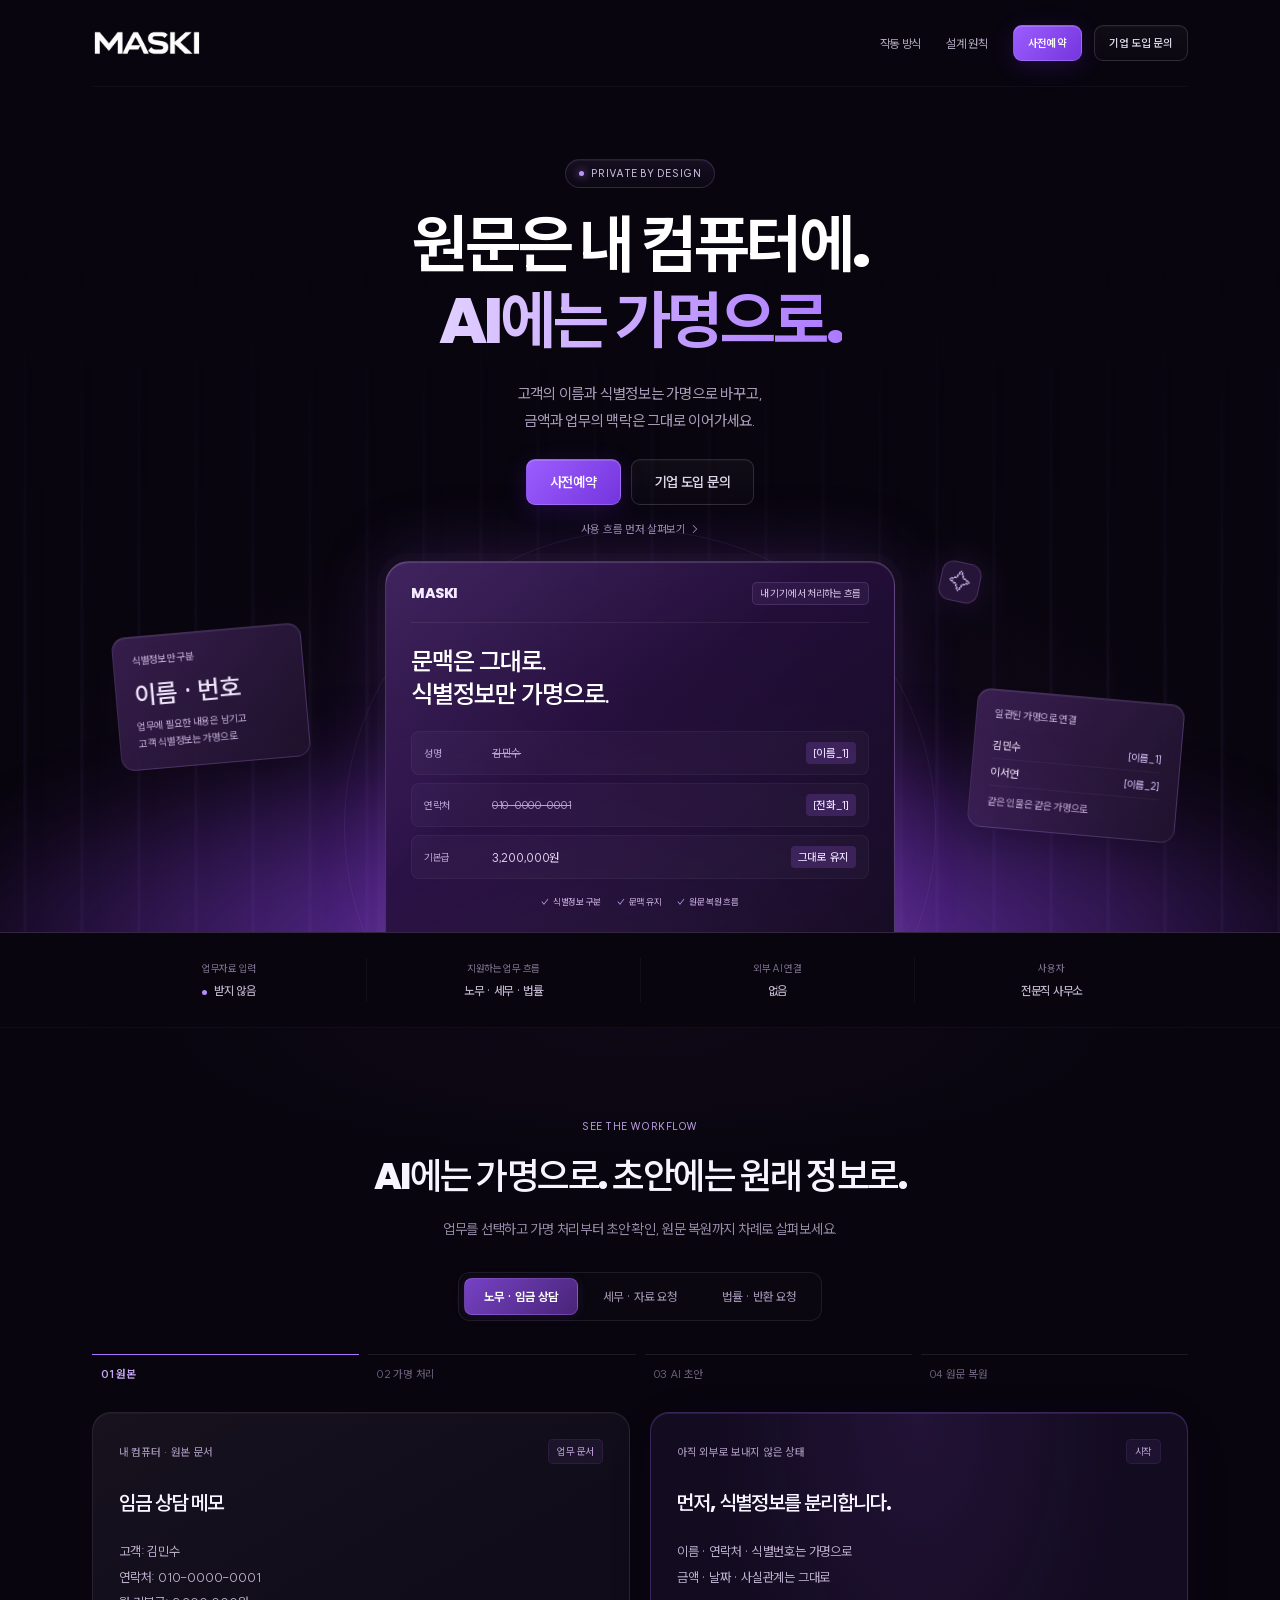
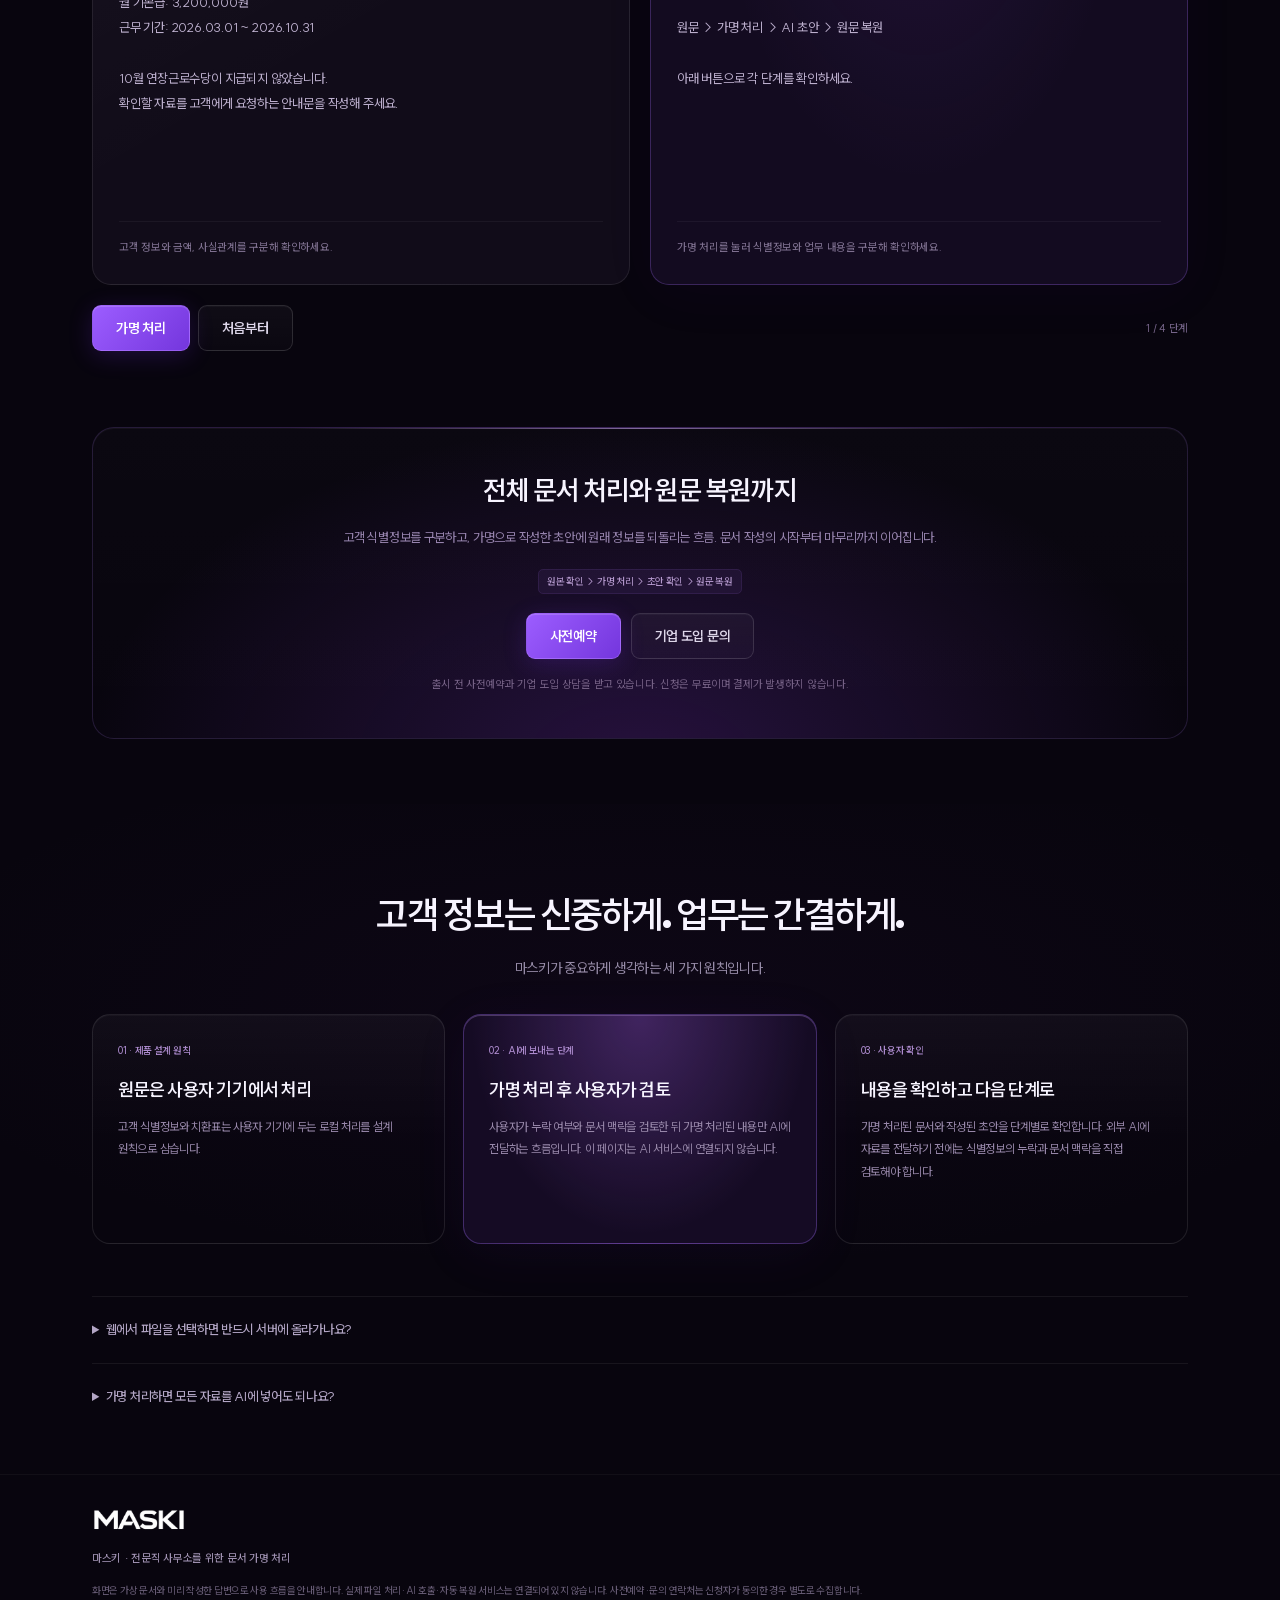
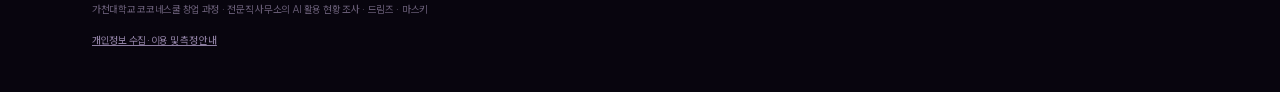
==== index.html @ 632190f3 "Remove profession selection from both lead forms" ====
<!doctype html>
<html lang="ko">
<head>
<meta charset="utf-8" />
<meta http-equiv="Content-Security-Policy" content="default-src 'self'; script-src 'self'; style-src 'self' 'unsafe-inline'; img-src 'self' data:; connect-src 'self' https://iizulggosuijcygfbivp.supabase.co; object-src 'none'; frame-src 'none'; base-uri 'none'; form-action 'none'; worker-src 'none'" />
<meta name="viewport" content="width=device-width, initial-scale=1, viewport-fit=cover" />
<title>마스키 MASKI — 고객 정보는 지키고, AI 업무는 간편하게</title>
<meta name="description" content="전문직 사무소를 위한 로컬 가명 처리 도구 마스키. 고객 식별정보를 가명으로 바꾸고, 업무 내용은 그대로 이어가는 사용 흐름을 확인하세요." />
<link rel="stylesheet" href="leads.css?v=1" />
<meta name="theme-color" content="#08050e" />
<link rel="preload" href="assets/fonts/SUIT-Variable.woff2" as="font" type="font/woff2" crossorigin />
<link rel="stylesheet" href="typography.css?v=1" />
<link rel="stylesheet" href="premium.css?v=1" />
</head>
<body>

<section class="scene">
  <div class="beam b1"></div>
  <div class="beam b2"></div>

  <div class="wrap">
    <div class="nav">
      <a class="brand" href="#" aria-label="마스키 홈"><span class="logo-crop"><img src="assets/maski-logo.png" alt="MASKI" width="1280" height="1280" /></span></a>
      <div class="nav-right"><a class="nav-menu" href="#demo">작동 방식</a><a class="nav-menu" href="#local-principle">설계 원칙</a><button class="btn primary" type="button" data-lead-type="preregistration" data-placement="nav">사전예약</button><button class="btn ghost" type="button" data-lead-type="enterprise" data-placement="nav">기업 도입 문의</button></div>
    </div>

    <div class="hero">
      <div class="heroText">
        <span class="eyebrow">PRIVATE BY DESIGN</span>
        <h1 id="headline">원문은 내 컴퓨터에.<br><span class="g">AI에는 가명으로.</span></h1>
        <p class="lead">고객의 이름과 식별정보는 가명으로 바꾸고,<br>금액과 업무의 맥락은 그대로 이어가세요.</p><div class="row"><button class="btn primary" type="button" data-lead-type="preregistration" data-placement="hero">사전예약</button><button class="btn ghost" type="button" data-lead-type="enterprise" data-placement="hero">기업 도입 문의</button></div><a class="flow-link" href="#demo">사용 흐름 먼저 살펴보기 →</a>
      </div>

      <div class="product-stage" aria-hidden="true">
        <div class="orbit-spark">✧</div>
        <div class="floating-card floating-left"><span class="floating-label">식별정보만 구분</span><strong>이름 · 번호</strong><p>업무에 필요한 내용은 남기고<br>고객 식별정보는 가명으로</p></div>
        <div class="product-window"><div class="product-top"><span class="mini-brand">MASKI</span><span class="local-pill">내 기기에서 처리하는 흐름</span></div><div class="product-title">문맥은 그대로.<br>식별정보만 가명으로.</div><div class="product-rows">
        <div class="product-line"><span>성명</span><del>김민수</del><b>[이름_1]</b></div>
        <div class="product-line"><span>연락처</span><del>010-0000-0001</del><b>[전화_1]</b></div>
        <div class="product-line"><span>기본급</span><span>3,200,000원</span><b>그대로 유지</b></div>
        </div><div class="product-footer"><span>식별정보 구분</span><span>문맥 유지</span><span>원문 복원 흐름</span></div></div>
        <div class="floating-card floating-right"><span class="floating-label">일관된 가명으로 연결</span><div class="mini-line"><span>김민수</span><b>[이름_1]</b></div><div class="mini-line"><span>이서연</span><b>[이름_2]</b></div><p>같은 인물은 같은 가명으로</p></div>
      </div>
    </div>
  </div>

  <div class="trust"><div class="wrap">
<div class="tcell"><div class="tk">업무자료 입력</div><div class="tv"><span class="dot"></span>받지 않음</div></div>
<div class="tcell"><div class="tk">지원하는 업무 흐름</div><div class="tv">노무 · 세무 · 법률</div></div>
<div class="tcell"><div class="tk">외부 AI 연결</div><div class="tv">없음</div></div>
<div class="tcell"><div class="tk">사용자</div><div class="tv">전문직 사무소</div></div>
</div></div></section>

<section class="tool" id="demo"><div class="wrap">
<span class="eyebrow">SEE THE WORKFLOW</span>
<h2>AI에는 가명으로. 초안에는 원래 정보로.</h2>
<p class="demo-lead">업무를 선택하고 가명 처리부터 초안 확인, 원문 복원까지 차례로 살펴보세요.</p>
<div class="tabs" role="group" aria-label="업무 선택">
<button class="tab on" data-case="labor" aria-pressed="true">노무 · 임금 상담</button>
<button class="tab" data-case="tax" aria-pressed="false">세무 · 자료 요청</button>
<button class="tab" data-case="law" aria-pressed="false">법률 · 반환 요청</button>
</div>
<ol class="steps" aria-label="처리 흐름"><li class="active">01 원본</li><li>02 가명 처리</li><li>03 AI 초안</li><li>04 원문 복원</li></ol>
<div class="demo-grid">
<article class="document-card"><div class="doc-top"><span class="doc-label">내 컴퓨터 · 원본 문서</span><span class="doc-badge">업무 문서</span></div><h3 id="sourceTitle"></h3><pre id="sourceText"></pre><p class="doc-foot">고객 정보와 금액, 사실관계를 구분해 확인하세요.</p></article>
<article class="document-card output-card"><div class="doc-top"><span class="doc-label" id="stageLabel"></span><span class="doc-badge" id="stageBadge"></span></div><h3 id="stageTitle"></h3><pre id="stageText" aria-live="polite"></pre><p class="doc-foot" id="stageFoot"></p></article>
</div>
<div class="demo-controls"><div><button class="btn primary" id="advance">가명 처리</button><button class="btn ghost" id="restart">처음부터</button></div><p id="progress" role="status"></p></div>
<div class="capture"><h3>전체 문서 처리와 원문 복원까지</h3><p>고객 식별정보를 구분하고, 가명으로 작성한 초안에 원래 정보를 되돌리는 흐름. 문서 작성의 시작부터 마무리까지 이어집니다.</p><span class="doc-badge">원본 확인 → 가명 처리 → 초안 확인 → 원문 복원</span><div class="lead-actions"><button class="btn primary" type="button" data-lead-type="preregistration" data-placement="bottom">사전예약</button><button class="btn ghost" type="button" data-lead-type="enterprise" data-placement="bottom">기업 도입 문의</button></div><p class="signup-note">출시 전 사전예약과 기업 도입 상담을 받고 있습니다. 신청은 무료이며 결제가 발생하지 않습니다.</p></div>
</div></section>
<section class="how" id="local-principle"><div class="wrap"><h2>고객 정보는 신중하게. 업무는 간결하게.</h2><p class="lead2">마스키가 중요하게 생각하는 세 가지 원칙입니다.</p>
<div class="cards"><div class="c"><div class="n">01 · 제품 설계 원칙</div><h4>원문은 사용자 기기에서 처리</h4><p>고객 식별정보와 치환표는 사용자 기기에 두는 로컬 처리를 설계 원칙으로 삼습니다.</p></div>
<div class="c"><div class="n">02 · AI에 보내는 단계</div><h4>가명 처리 후 사용자가 검토</h4><p>사용자가 누락 여부와 문서 맥락을 검토한 뒤 가명 처리된 내용만 AI에 전달하는 흐름입니다. 이 페이지는 AI 서비스에 연결되지 않습니다.</p></div>
<div class="c"><div class="n">03 · 사용자 확인</div><h4>내용을 확인하고 다음 단계로</h4><p>가명 처리된 문서와 작성된 초안을 단계별로 확인합니다. 외부 AI에 자료를 전달하기 전에는 식별정보의 누락과 문서 맥락을 직접 검토해야 합니다.</p></div></div>
<details class="faq"><summary>웹에서 파일을 선택하면 반드시 서버에 올라가나요?</summary><p>아닙니다. 파일 선택과 서버 전송은 별개입니다. 브라우저가 기기 안에서 파일을 읽을 수도 있으며, 전송 여부는 코드에 따라 달라집니다. 현재 공개 페이지에서는 그 혼동을 없애기 위해 실제 파일 선택과 텍스트 입력 자체를 제공하지 않습니다.</p></details>
<details class="faq"><summary>가명 처리하면 모든 자료를 AI에 넣어도 되나요?</summary><p>그렇게 보장할 수 없습니다. 사건 내용과 문맥으로 개인이 식별될 수 있고 탐지 누락도 발생할 수 있으므로, 사용자가 업무상 의무와 이용 조건을 확인해야 합니다.</p></details>
</div></section>
<footer>
  <div class="wrap">
    <span class="logo-crop footer-logo"><img src="assets/maski-logo.png" alt="MASKI" width="1280" height="1280" loading="lazy" /></span>
    <div class="footer-name">마스키 · 전문직 사무소를 위한 문서 가명 처리</div>
    화면은 가상 문서와 미리 작성한 답변으로 사용 흐름을 안내합니다. 실제 파일 처리·AI 호출·자동 복원 서비스는 연결되어 있지 않습니다. 사전예약·문의 연락처는 신청자가 동의한 경우 별도로 수집합니다.<br>
    가천대학교 코코네스쿨 창업 과정 · 전문직 사무소의 AI 활용 현황 조사 · 드림즈 · 마스키<a class="privacy-link" href="privacy.html">개인정보 수집·이용 및 측정 안내</a>
  </div>
</footer>

<dialog class="lead-dialog" id="lead-dialog" aria-labelledby="lead-dialog-title" aria-describedby="lead-dialog-intro"><div class="lead-dialog-inner"><button class="lead-close" type="button" id="close-lead" aria-label="신청 창 닫기">×</button><span class="lead-kicker">GET STARTED WITH MASKI</span><h2 id="lead-dialog-title">마스키 사전예약</h2><p class="lead-intro" id="lead-dialog-intro"></p><p class="lead-unavailable" id="lead-unavailable">신청 저장소 연결을 준비하고 있습니다. 현재는 제출할 수 없으며 입력 정보가 저장되지 않습니다.</p><form class="lead-form" data-kind="preregistration" >
<fieldset>
<div class="lead-fields">
<div class="lead-field"><label for="prereg-name">이름 <span>필수</span></label><input id="prereg-name" name="name" autocomplete="name" required maxlength="50" placeholder="이름을 입력해 주세요" /></div>
<div class="lead-field"><label for="prereg-email">이메일 <span>필수</span></label><input id="prereg-email" name="email" type="email" autocomplete="email" required maxlength="254" placeholder="이메일 주소" /></div>
<div class="lead-field"><label for="prereg-phone">전화번호 <span>선택</span></label><input id="prereg-phone" name="phone" type="tel" autocomplete="tel" maxlength="24" placeholder="010-0000-0000" /></div>

</div>
<div class="trap-field" aria-hidden="true"><label>Website<input name="website" tabindex="-1" autocomplete="off" /></label></div>
<details class="lead-privacy"><summary>개인정보 수집·이용 안내</summary><dl><dt>수집 주체: </dt><dd>마스키 프로젝트 팀 드림즈</dd><dt>목적: </dt><dd>출시 안내 및 초기 사용 기회 안내, 신청한 솔루션 검증 참여 관련 연락</dd><dt>필수 항목: </dt><dd>이름, 이메일</dd><dt>선택 항목: </dt><dd>전화번호</dd><dt>보유 기간: </dt><dd>수집일로부터 6개월 또는 동의 철회 시까지</dd><dt>동의 거부: </dt><dd>필수 수집 동의를 거부하면 신청할 수 없습니다. 선택 항목을 입력하지 않아도 신청할 수 있습니다.</dd><dt>저장: </dt><dd>신청 정보는 Supabase에 저장됩니다. 고객 업무자료는 수집하지 않습니다.</dd><dt>열람·삭제 문의: </dt><dd data-privacy-contact>연락처 연결 준비 중</dd></dl></details>
<label class="lead-check"><input type="checkbox" name="consent" required /><span>[필수] 위 필수 항목의 수집·이용에 동의합니다.</span></label>
<label class="lead-check"><input type="checkbox" name="optional_consent" /><span>[선택] 전화번호 수집·이용에 동의합니다. 선택 항목 없이도 신청할 수 있습니다.</span></label>
<button class="btn primary submit-lead" type="submit">무료 사전예약 신청</button>
</fieldset><p class="lead-status" role="status" aria-live="polite"></p></form><form class="lead-form" data-kind="enterprise" hidden>
<fieldset>
<div class="lead-fields">
<div class="lead-field"><label for="enterprise-name">이름 <span>필수</span></label><input id="enterprise-name" name="name" autocomplete="name" required maxlength="50" placeholder="이름을 입력해 주세요" /></div>
<div class="lead-field"><label for="enterprise-email">이메일 <span>필수</span></label><input id="enterprise-email" name="email" type="email" autocomplete="email" required maxlength="254" placeholder="이메일 주소" /></div>
<div class="lead-field"><label for="enterprise-phone">전화번호 <span>선택</span></label><input id="enterprise-phone" name="phone" type="tel" autocomplete="tel" maxlength="24" placeholder="010-0000-0000" /></div>
<div class="lead-field"><label for="enterprise-company">회사·사무소 이름 <span>필수</span></label><input id="enterprise-company" name="company" required maxlength="100" autocomplete="organization" placeholder="회사 또는 사무소명" /></div><div class="lead-field"><label for="enterprise-size">회사 규모 <span>필수</span></label><select id="enterprise-size" name="company_size" required><option value="">회사 규모를 선택해 주세요</option><option value="1-10">1–10명</option><option value="11-50">11–50명</option><option value="51-200">51–200명</option><option value="201-1000">201–1,000명</option><option value="1001+">1,001명 이상</option></select></div>
</div>
<div class="trap-field" aria-hidden="true"><label>Website<input name="website" tabindex="-1" autocomplete="off" /></label></div>
<details class="lead-privacy"><summary>개인정보 수집·이용 안내</summary><dl><dt>수집 주체: </dt><dd>마스키 프로젝트 팀 드림즈</dd><dt>목적: </dt><dd>기업 도입 문의 응대와 도입 검토 상담</dd><dt>필수 항목: </dt><dd>이름, 이메일, 회사·사무소 이름, 회사 규모</dd><dt>선택 항목: </dt><dd>전화번호</dd><dt>보유 기간: </dt><dd>수집일로부터 6개월 또는 동의 철회 시까지</dd><dt>동의 거부: </dt><dd>필수 수집 동의를 거부하면 신청할 수 없습니다. 선택 항목을 입력하지 않아도 신청할 수 있습니다.</dd><dt>저장: </dt><dd>신청 정보는 Supabase에 저장됩니다. 고객 업무자료는 수집하지 않습니다.</dd><dt>열람·삭제 문의: </dt><dd data-privacy-contact>연락처 연결 준비 중</dd></dl></details>
<label class="lead-check"><input type="checkbox" name="consent" required /><span>[필수] 위 필수 항목의 수집·이용에 동의합니다.</span></label>
<label class="lead-check"><input type="checkbox" name="optional_consent" /><span>[선택] 전화번호 수집·이용에 동의합니다. 선택 항목 없이도 신청할 수 있습니다.</span></label>
<button class="btn primary submit-lead" type="submit">기업 도입 문의 보내기</button>
</fieldset><p class="lead-status" role="status" aria-live="polite"></p></form><p class="measurement-note">관심도 측정을 위해 무작위 세션 ID, 유입 경로, 버튼 클릭·단계 진행·제출 여부를 기록합니다. 이름·이메일·전화번호는 별도 신청 테이블에만 저장됩니다.</p></div></dialog>
<script src="config.js?v=maski-3"></script>
<script src="demo.js?v=maski-3"></script>
<script src="leads.js?v=maski-4"></script>
</body>
</html>
---- leads.css ----
.lead-actions{display:flex;gap:10px;flex-wrap:wrap;align-items:center}.nav-right{gap:12px}.nav-right .btn{padding:10px 14px;font-size:12px}.hero .flow-link{display:inline-block;margin-top:15px;color:#526980;font-size:12px;text-decoration:underline;text-underline-offset:4px}.capture .lead-actions{margin-top:21px}.signup-note{font-size:11px;color:#698173;margin-top:15px;line-height:1.8}
.lead-dialog{width:min(580px,calc(100% - 28px));max-height:90dvh;border:1px solid #dde7e3;border-radius:22px;padding:0;background:#fff;color:#192649;box-shadow:0 24px 100px #14274630;overflow:auto}.lead-dialog::backdrop{background:#12233a70;backdrop-filter:blur(3px)}.lead-dialog-inner{padding:34px}.lead-close{position:absolute;top:14px;right:15px;width:32px;height:32px;border:0;background:#f0f4f3;border-radius:50%;color:#536271;font-size:23px;line-height:1;cursor:pointer}.lead-dialog h2{margin:9px 0 10px;font-size:25px;letter-spacing:-1px}.lead-intro{color:#64748b;font-size:13px;line-height:1.8;margin:0 0 23px}.lead-kicker{font-size:10px;color:#2b8b71;font-weight:700;letter-spacing:.15em}.lead-form[hidden]{display:none}.lead-form fieldset{border:0;padding:0;margin:0;min-width:0}.lead-fields{display:grid;grid-template-columns:1fr 1fr;gap:17px 14px}.lead-field{display:flex;flex-direction:column;gap:8px}.lead-field.full{grid-column:1/-1}.lead-field label{font-size:12px;font-weight:700;color:#42516b}.lead-field label span{font-size:10px;font-weight:400;color:#819184;margin-left:5px}.lead-field input,.lead-field select{appearance:auto;width:100%;min-width:0;font-family:inherit;font-size:13px;padding:13px 12px;border:1px solid #dce4ed;border-radius:9px;background:#f9fbfd;color:#263956;outline:none;min-height:46px}.lead-field input:focus,.lead-field select:focus{border-color:#50b99b;box-shadow:0 0 0 3px #65d6bc22;background:#fff}.lead-field input::placeholder{color:#9ca6b5}.lead-form fieldset:disabled{opacity:.65}.lead-check{display:flex;align-items:flex-start;gap:9px;font-size:11px;color:#56687b;line-height:1.8;margin-top:14px}.lead-check input{margin:3px 0 0;accent-color:#217b63;flex:none;width:15px;height:15px}.lead-privacy{margin:20px 0 8px;font-size:11px;line-height:1.8;color:#718094;border:1px solid #e5ebe7;border-radius:9px;padding:11px 13px;background:#f8fbf9}.lead-privacy summary{font-weight:600;color:#526b5b;cursor:pointer}.lead-privacy dl{margin:10px 0 0}.lead-privacy dt{font-weight:600;display:inline}.lead-privacy dd{display:inline;margin:0}.lead-privacy dd::after{content:'';display:block;margin-bottom:6px}.lead-form .submit-lead{width:100%;margin-top:22px;min-height:48px}.lead-status{font-size:12px;line-height:1.8;color:#a64545;margin:14px 0 0;min-height:22px}.lead-status.success{color:#176c51}.lead-unavailable{border:1px solid #e2e9ed;background:#f6f8fb;padding:12px 14px;border-radius:8px;font-size:12px;line-height:1.8;color:#66768c;margin-bottom:18px}.lead-success{padding:26px 0;color:#315e4c;font-size:14px;line-height:1.9}.lead-success strong{display:block;font-size:20px;margin-bottom:10px}.trap-field{position:absolute;left:-10000px;width:1px;height:1px;overflow:hidden}.privacy-link{display:block;padding-top:12px;color:#778699;font-size:10px;text-decoration:underline}.measurement-note{font-size:10px;color:#839082;line-height:1.8;margin-top:12px}
@media(max-width:760px){.navtag,.nav-link{display:none}.nav-right{gap:6px}.nav-right .btn{padding:9px 10px;font-size:10px}.logo-crop{width:95px}.hero-logo{width:100%}.lead-dialog-inner{padding:30px 22px 24px}.lead-fields{grid-template-columns:1fr}.lead-field.full{grid-column:auto}.lead-dialog h2{font-size:23px}.lead-form .submit-lead{margin-top:18px}.lead-actions .btn{font-size:12px}.hero .row{gap:8px}}
---- typography.css ----
@font-face{font-family:SUIT;font-weight:100 900;font-style:normal;font-display:swap;src:url('assets/fonts/SUIT-Variable.woff2') format('woff2')}
@font-face{font-family:Poppins;font-weight:800;font-style:normal;font-display:swap;src:url('assets/fonts/Poppins-ExtraBold.ttf') format('truetype')}
/* Rounded geometric display type with a consistent Korean UI family. */
body,button,input,select,textarea,.document-card pre{font-family:SUIT,-apple-system,BlinkMacSystemFont,"Apple SD Gothic Neo",sans-serif;font-synthesis:none}
body{font-weight:450;letter-spacing:-.018em}
h1,h2,h3,h4{font-family:Poppins,SUIT,sans-serif;font-weight:800;letter-spacing:-.035em}
h1{font-size:clamp(38px,4.2vw,54px);line-height:1.24;letter-spacing:-.04em}
.lead{font-size:16px;font-weight:500;line-height:1.75;letter-spacing:-.025em;max-width:35ch}
.tool h2,.how h2{font-size:clamp(25px,2.9vw,34px);line-height:1.4}
.demo-lead,.how .lead2{font-size:15px;font-weight:450;line-height:1.75}
.btn{font-size:14px;font-weight:750;letter-spacing:-.02em}
.nav-right .btn{font-size:13px}.navtag{font-size:12px;font-weight:500}
.tab{font-size:14px;font-weight:550}.tab.on{font-weight:750}
.steps li{font-size:13px;font-weight:550}.steps li.active{font-weight:750}
.document-card h3{font-size:21px;font-weight:750;letter-spacing:-.03em}
.document-card pre{font-size:14px;font-weight:450;line-height:1.85;letter-spacing:-.015em}
.doc-label{font-size:12px;font-weight:550}.doc-badge{font-size:11px;font-weight:650}
.doc-foot{font-size:12px;line-height:1.75}.demo-controls p{font-size:12px}
.capture h3{font-size:23px;font-weight:800}.capture p{font-size:14px;line-height:1.8}
.c .n{font-size:11px;font-weight:700}.c h4{font-size:19px;line-height:1.5}.c p{font-size:14px;line-height:1.8}
.faq{font-size:14px;line-height:1.8}.faq summary{font-weight:650}.faq p{font-size:13px}
.eyebrow,.lead-kicker{font-size:11px;letter-spacing:.065em;font-weight:750}
.tk{font-size:11px}.tv{font-size:14px;font-weight:650}
.brand-product-header{font-size:11px}.brand-product-row{font-size:14px}.brand-token{font-size:12px;font-weight:750}
.brand-product-row del{font-size:12px}.brand-product-caption{font-size:11px}.brand-caption{letter-spacing:.055em}
.lead-dialog h2{font-size:29px;font-weight:800;letter-spacing:-.035em}.lead-intro{font-size:14px;line-height:1.75}
.lead-field label{font-size:13px;font-weight:650}.lead-field label span{font-size:11px}
.lead-field input,.lead-field select{font-size:15px;font-weight:450}.lead-form .submit-lead{font-size:15px;font-weight:750}
.lead-check,.lead-privacy{font-size:12px}.lead-status{font-size:13px}.lead-unavailable{font-size:13px}
.signup-note{font-size:12px}.footer-name{font-size:12px;font-weight:650}footer{font-size:11px;line-height:1.8}
@media(max-width:760px){
 h1{font-size:36px;line-height:1.25;letter-spacing:-.04em}
 .lead{font-size:15px;line-height:1.75;max-width:34ch}
 .tool h2,.how h2{font-size:26px;line-height:1.4}.demo-lead,.how .lead2{font-size:14px}
 .nav-right .btn{font-size:11px;padding:9px 10px}.btn{font-size:13px}.lead-actions .btn{font-size:13px}
 .tab{font-size:12px;padding:10px 12px}.steps li{font-size:11px}
 .document-card h3{font-size:19px}.document-card pre{font-size:13px;line-height:1.85}
 .capture h3{font-size:21px}.capture p{font-size:13px}.capture .doc-badge{font-size:10px}
 .c h4{font-size:18px}.c p,.faq{font-size:13px}.lead-dialog h2{font-size:26px}
 .lead-field input,.lead-field select{font-size:16px}.tv{font-size:13px}
}
---- premium.css ----
:root{--bg:#08050e;--bg2:#100b19;--panel:#15101f;--line:#ffffff13;--tx:#f7f4ff;--tx2:#a49bb6;--tx3:#7d748f;--violet:#9a66ff;--violet2:#c4a6ff;--ok:#bc9aff;--r:20px;color-scheme:dark}
*{box-sizing:border-box}html{scroll-behavior:smooth;scroll-padding-top:30px}body{margin:0;background:var(--bg);color:var(--tx);font-family:SUIT,sans-serif;word-break:keep-all;-webkit-font-smoothing:antialiased}a{color:inherit;text-decoration:none}button,input,select{font-family:inherit}button{cursor:pointer}.wrap{width:min(1160px,100%);margin:auto;padding:0 32px}.scene{position:relative;overflow:hidden;background:radial-gradient(ellipse 60% 42% at 50% 85%,#5e238933,transparent 85%),#08050e}.scene>.wrap{position:relative;z-index:1}.beam{display:none}
.nav{display:flex;align-items:center;justify-content:space-between;padding:25px 0;border-bottom:1px solid #ffffff09;gap:20px}.brand{display:block;line-height:0;flex:none}.logo-crop{display:block;width:110px;aspect-ratio:1120/280;position:relative;overflow:hidden}.logo-crop img{position:absolute;width:114.285714%;max-width:none;height:auto;left:-7.142857%;top:-185.714286%;filter:brightness(0) invert(1)}.nav-right{display:flex;gap:12px;align-items:center}.nav-menu{color:#ada5bc;font-size:12px;margin-right:13px}.nav-menu:hover{color:#fff}.nav-right .btn{font-size:11px;padding:10px 14px}.btn{display:inline-flex;align-items:center;justify-content:center;gap:8px;padding:13px 23px;border:1px solid transparent;border-radius:9px;font-size:14px;font-weight:650;color:#fff;transition:background .18s,box-shadow .18s,transform .18s}.btn.primary{background:linear-gradient(130deg,#9c5dff,#7436dd);border-color:#be8cff55;box-shadow:inset 0 1px #ffffff28,0 5px 24px #7a34f133}.btn.primary:hover{background:linear-gradient(130deg,#ae7aff,#8448ec);box-shadow:0 6px 30px #8d40ff50;transform:translateY(-1px)}.btn.ghost{background:linear-gradient(#ffffff09,#ffffff04);border-color:#ffffff22;color:#ddd6e9;box-shadow:inset 0 1px #ffffff08}.btn.ghost:hover{background:#ffffff0d;border-color:#ffffff40}.btn:disabled{opacity:.5;cursor:default;transform:none}
.hero{display:flex;flex-direction:column;align-items:center;position:relative;padding:72px 0 0;margin:0;isolation:isolate}.hero::before{content:'';position:absolute;inset:160px -100px 0;z-index:-2;background:repeating-linear-gradient(90deg,transparent 0 31px,#b18bff10 32px,#b18bff02 36px,transparent 57px);mask-image:linear-gradient(transparent,#000 70%);pointer-events:none}.hero::after{content:'';position:absolute;bottom:-115px;left:-20%;width:140%;height:340px;background:radial-gradient(ellipse at 50% 75%,#d9aaffaa 0%,#9946ff70 28%,#5d1e9715 65%,transparent 75%);z-index:-1;filter:blur(20px);pointer-events:none}.heroText{width:100%;text-align:center;position:relative;z-index:2}.eyebrow{display:inline-flex;align-items:center;gap:7px;font-size:10px;letter-spacing:.055em;color:#c5b9d9;font-weight:600;margin-bottom:19px}.hero .eyebrow{padding:7px 13px;border-radius:99px;border:1px solid #b48dff30;background:linear-gradient(#b48dff14,#b48dff06);box-shadow:inset 0 1px #ffffff0d}.hero .eyebrow::before{content:'';width:5px;height:5px;background:#bc93ff;border-radius:50%;box-shadow:0 0 9px #b880ff}h1{font-size:clamp(39px,5.3vw,64px);line-height:1.18;font-weight:750;letter-spacing:-.05em;margin:0;color:#fff}h1 .g{display:inline-block;background:linear-gradient(100deg,#e2d1ff,#ab79ff);color:transparent;background-clip:text;-webkit-background-clip:text}.lead{font-size:15px;font-weight:450;line-height:1.8;max-width:48ch;margin:22px auto 25px;color:#a49ab6;letter-spacing:-.015em}.hero .row{display:flex;justify-content:center;gap:10px;flex-wrap:wrap}.hero .flow-link{display:inline-block;color:#9488a7;font-size:11px;margin-top:17px;text-decoration:none}.flow-link:hover{color:#c6adef}
.product-stage{position:relative;width:100%;height:352px;margin-top:43px;display:flex;justify-content:center;align-items:flex-end}.product-stage::before{content:'';position:absolute;width:590px;height:590px;border:1px solid #b895ff14;border-radius:50%;left:50%;top:-50px;transform:translateX(-50%);pointer-events:none}.product-window{width:510px;max-width:100%;border:1px solid #e5ccff38;border-bottom:0;border-radius:24px 24px 0 0;padding:20px 25px 25px;background:linear-gradient(145deg,#7743ad80,#27103fdd 44%,#140b20f2);box-shadow:0 0 0 8px #ffffff04,inset 0 1px 1px #ffffff25,0 -10px 70px #a753ff28;position:relative;backdrop-filter:blur(20px);z-index:2}.product-top{display:flex;justify-content:space-between;align-items:center;color:#cebcdf;font-size:10px;padding-bottom:17px;border-bottom:1px solid #ffffff12}.product-top .mini-brand{font-family:Poppins,SUIT,sans-serif;font-size:14px;font-weight:800;letter-spacing:-.03em;color:#f4eaff}.local-pill{border:1px solid #d3b2ff25;padding:4px 7px;border-radius:5px;background:#c895ff12}.product-title{font-size:25px;line-height:1.35;letter-spacing:-.04em;font-weight:650;margin:22px 0 19px;color:#fff}.product-rows{display:flex;flex-direction:column;gap:8px}.product-line{display:grid;grid-template-columns:58px 1fr auto;align-items:center;gap:10px;background:#ffffff07;border:1px solid #ffffff0a;border-radius:8px;padding:10px 12px;font-size:12px;color:#e2d3ef}.product-line>span:first-child{font-size:10px;color:#ba9fce}.product-line del{color:#bba4cf;font-size:11px}.product-line b{font-size:11px;font-weight:550;color:#ecdfff;background:#a967ff30;padding:4px 7px;border-radius:4px}.product-footer{display:flex;justify-content:center;gap:16px;font-size:9px;color:#bca3d1;margin-top:17px}.product-footer span::before{content:'✓';color:#cba6ff;margin-right:4px}.floating-card{position:absolute;z-index:3;border:1px solid #cfacff29;background:linear-gradient(135deg,#5c318088,#21132ebb);box-shadow:inset 0 1px #ffffff13,0 10px 30px #10031830;backdrop-filter:blur(18px);padding:17px 18px;border-radius:14px;color:#eee3f9}.floating-left{left:24px;top:50px;width:190px;transform:rotate(-5deg)}.floating-right{right:8px;top:116px;width:208px;transform:rotate(5deg)}.floating-label{display:block;font-size:10px;color:#c5afd9;margin-bottom:12px}.floating-card strong{font-size:25px;font-weight:600;letter-spacing:-.03em}.floating-card p{font-size:10px;color:#bea6d1;line-height:1.7;margin:7px 0 0}.mini-line{font-size:11px;display:flex;align-items:center;justify-content:space-between;padding:6px 0;border-bottom:1px solid #ffffff0b}.mini-line b{font-size:10px;font-weight:500;color:#dcc4ff}.orbit-spark{position:absolute;right:19%;top:-18px;width:40px;height:40px;border:1px solid #ccb1ff30;display:grid;place-items:center;background:#271439;border-radius:12px;transform:rotate(12deg);z-index:3;font-size:22px;color:#ddc7ff;box-shadow:0 0 35px #b061ff25}
.trust{position:relative;z-index:4;background:#09050f;border-top:1px solid #d8b1ff32;border-bottom:1px solid #ffffff0a}.trust .wrap{display:grid;grid-template-columns:repeat(4,1fr);padding-top:25px;padding-bottom:25px}.tcell{text-align:center;border-left:1px solid #ffffff0b;padding:4px 12px}.tcell:first-child{border-left:0}.tk{font-size:10px;color:#796f8b;margin-bottom:8px}.tv{font-size:12px;font-weight:550;color:#beb4cc}.dot{display:inline-block;width:5px;height:5px;border-radius:50%;background:#b789fa;margin-right:7px;vertical-align:middle}
.tool{padding:92px 0 0;background:radial-gradient(ellipse 45% 12% at 50% 0%,#67348612,transparent)}.tool>.wrap>.eyebrow{display:block;text-align:center;color:#b297d7}.tool h2,.how h2{font-size:clamp(25px,3.1vw,37px);font-weight:650;line-height:1.35;letter-spacing:-.04em;margin:0 0 15px}.tool>.wrap>h2,.demo-lead,.how h2,.how .lead2{text-align:center}.demo-lead,.how .lead2{font-size:14px;font-weight:400;line-height:1.8;color:#968ba7;margin:0 auto 30px}.tabs{display:flex;justify-content:center;gap:5px;border:1px solid #ffffff14;background:#ffffff03;border-radius:12px;padding:5px;width:max-content;max-width:100%;margin:30px auto}.tab{border:1px solid transparent;border-radius:8px;background:none;padding:10px 19px;font-size:12px;font-weight:500;color:#9b8eac}.tab.on{background:linear-gradient(135deg,#7642c5,#492477);border-color:#c196ff3d;color:#fff;box-shadow:0 1px 12px #9c58ff20}.tab:hover:not(.on){background:#ffffff07;color:#cbb9df}.steps{display:grid;grid-template-columns:repeat(4,1fr);gap:9px;list-style:none;padding:0;margin:33px 0 19px}.steps li{border-top:1px solid #ffffff15;padding:12px 9px;color:#6d617d;font-size:11px;font-weight:450}.steps li.active{border-color:#ac75ff;color:#c9a9f5}.demo-grid{display:grid;grid-template-columns:1fr 1fr;gap:20px}.document-card{position:relative;border:1px solid #ffffff16;border-radius:19px;background:linear-gradient(150deg,#ffffff07,#ffffff01 50%),#100b18;padding:26px;min-width:0;overflow:hidden;box-shadow:inset 0 1px #ffffff08}.output-card{border-color:#a36cfc45;background:radial-gradient(ellipse at 50% 0%,#8343cc22,transparent 55%),#130b20;box-shadow:inset 0 1px #bf8dff20,0 10px 60px #621bb90b}.doc-top{display:flex;justify-content:space-between;align-items:center;gap:10px}.doc-label{font-size:11px;color:#a090b4}.doc-badge{background:#ad78ff12;border:1px solid #ad78ff1a;color:#b69acf;border-radius:5px;padding:5px 8px;font-size:10px;font-weight:450}.document-card h3{font-size:20px;font-weight:650;line-height:1.45;margin:25px 0 21px;letter-spacing:-.03em}.document-card pre{font-family:SUIT,sans-serif;white-space:pre-wrap;overflow-wrap:anywhere;font-size:13px;line-height:1.95;font-weight:400;min-height:260px;margin:0;color:#bdb0ce}.doc-foot{border-top:1px solid #ffffff0c;padding-top:16px;margin:22px 0 0;color:#7e708f;font-size:11px;line-height:1.8}mark{background:#9a5ce533;color:#d7baff;border-radius:4px;padding:1px 4px}.demo-controls{display:flex;justify-content:space-between;align-items:center;gap:15px;margin:20px 0}.demo-controls>div{display:flex;gap:8px}.demo-controls p{font-size:11px;color:#78678c}
.capture{position:relative;overflow:hidden;text-align:center;border:1px solid #ae7cf72b;border-radius:22px;background:radial-gradient(ellipse at 50% 110%,#7d35ca40,transparent 72%),linear-gradient(#ffffff04,#ffffff01);padding:43px 30px;margin:76px 0 0;box-shadow:inset 0 1px #ffffff0a}.capture::before{content:'';position:absolute;top:0;left:18%;width:64%;height:1px;background:linear-gradient(90deg,transparent,#d5b2ff8c,transparent)}.capture h3{font-size:27px;font-weight:650;margin:0 0 15px;letter-spacing:-.04em}.capture p{font-size:13px;font-weight:400;line-height:1.8;color:#9784ae;max-width:610px;margin:0 auto 20px}.capture .lead-actions{justify-content:center;margin-top:24px}.capture .signup-note{font-size:11px;color:#756185;margin:16px auto 0}.how{padding:87px 0 45px;margin-top:65px;background:radial-gradient(ellipse 60% 40% at 50% 30%,#54207913,transparent)}.cards{display:grid;grid-template-columns:repeat(3,1fr);gap:18px;margin-top:33px}.c{position:relative;overflow:hidden;border:1px solid #ffffff18;border-radius:18px;background:linear-gradient(180deg,#ffffff09,#ffffff01 55%);padding:29px 25px;min-height:230px;box-shadow:inset 0 1px #ffffff08}.c::before{content:'';position:absolute;inset:0 0 auto;height:50px;background-image:radial-gradient(#ddd0ee66 .6px,transparent .7px);background-size:6px 6px;mask-image:linear-gradient(#000,transparent);opacity:.25}.c:nth-child(2){border-color:#a66fff50;background:radial-gradient(ellipse at 50% 0%,#b569ff45,transparent 68%),#150b24;box-shadow:inset 0 1px #dcb4ff40,0 10px 55px #6a27ba12}.c .n{font-size:10px;font-weight:550;color:#ad8bce}.c h4{font-size:18px;font-weight:650;line-height:1.5;margin:19px 0 13px;letter-spacing:-.025em}.c p{font-size:12px;line-height:1.85;font-weight:400;color:#9787a9;margin:0}.faq{border-top:1px solid #ffffff10;padding:21px 0;font-size:13px;line-height:1.8}.faq:first-of-type{margin-top:52px}.faq summary{color:#b3a6c5;font-weight:500;cursor:pointer}.faq p{color:#857592;font-size:12px;max-width:850px;margin:15px 0 0}footer{border-top:1px solid #ffffff0a;padding:33px 0 42px;color:#665b74;font-size:10px;line-height:1.9}.footer-logo{width:94px;margin-bottom:16px}.footer-name{color:#a092b2;font-size:11px;font-weight:500;margin-bottom:13px}.privacy-link{color:#8e7fa2}.lead-dialog{background:linear-gradient(150deg,#221630,#100b18 48%);border-color:#b38ae833;color:#f1e8ff;box-shadow:0 25px 120px #0008,inset 0 1px #ffffff0d}.lead-dialog::backdrop{background:#050208b8;backdrop-filter:blur(7px)}.lead-close{background:#ffffff0b;color:#a594bb}.lead-kicker{color:#bc94e6}.lead-dialog h2{color:#f2eaff;font-size:27px;font-weight:650}.lead-intro{color:#9c8aad}.lead-field label{color:#bcaccf;font-weight:550}.lead-field label span{color:#7e6c91}.lead-field input,.lead-field select{background:#ffffff04;border-color:#a98ac52b;color:#e4d7f2;box-shadow:inset 0 1px #ffffff03}.lead-field input::placeholder{color:#6f5d83}.lead-field input:focus,.lead-field select:focus{background:#ffffff07;border-color:#a16cf5;box-shadow:0 0 0 3px #9560e81a}.lead-field select option{background:#1d1329;color:#e7dcf2}.lead-privacy{background:#ffffff03;border-color:#ffffff10;color:#a28caf}.lead-privacy summary{color:#b198c7}.lead-check{color:#a28daf}.lead-check input{accent-color:#9b62ef}.lead-status{color:#f59da9}.lead-status.success{color:#cfb3ff}.lead-unavailable{background:#b18bff08;border-color:#b18bff25;color:#b99ed1}.measurement-note{color:#786487}.lead-form fieldset:disabled{opacity:.65}button:focus-visible,a:focus-visible,summary:focus-visible{outline:2px solid #c6a3ff;outline-offset:4px}
@media(max-width:1050px){.floating-left{left:-12px;width:165px}.floating-right{right:-12px;width:175px}.product-window{width:460px}.floating-card{padding:15px}.floating-right{top:130px}.nav-menu{margin-right:6px}.product-stage{height:345px}}
@media(max-width:800px){.floating-card,.orbit-spark{display:none}.nav-menu{display:none}.product-window{width:520px}.product-stage::before{width:480px;height:480px}.hero{padding-top:60px}.heroText h1{font-size:49px}.lead{font-size:14px}.c{padding:24px 20px}.c h4{font-size:17px}.c p{font-size:12px}}
@media(max-width:600px){.wrap{padding:0 20px}.nav{padding:21px 0;gap:12px}.logo-crop{width:89px}.nav-right{gap:6px}.nav-right .btn{font-size:10px;padding:9px 10px;white-space:nowrap}.hero{padding-top:50px}.hero .eyebrow{font-size:9px;margin-bottom:20px}.heroText h1{font-size:38px;line-height:1.2;letter-spacing:-.05em}.lead{font-size:13px;line-height:1.8;max-width:34ch;margin:19px auto 22px}.btn{font-size:12px;padding:12px 17px}.hero .flow-link{font-size:10px}.product-stage{height:318px;margin-top:32px}.product-stage::before{width:360px;height:360px;top:0}.product-window{padding:18px 17px 20px;border-radius:18px 18px 0 0;box-shadow:0 0 0 5px #ffffff04,0 -8px 40px #a753ff25}.product-title{font-size:23px;margin:19px 0 17px}.product-line{padding:9px 10px;gap:7px;grid-template-columns:46px 1fr auto;font-size:11px}.product-line del,.product-line b{font-size:10px}.product-footer{gap:12px;font-size:8px}.trust .wrap{grid-template-columns:1fr 1fr;padding-top:17px;padding-bottom:17px;row-gap:17px}.tcell:nth-child(3){border-left:0}.tk{font-size:9px}.tv{font-size:11px}.tool{padding-top:61px}.tool h2,.how h2{font-size:27px;line-height:1.4}.demo-lead,.how .lead2{font-size:13px;line-height:1.8;max-width:34ch}.tabs{margin:24px auto;gap:3px;padding:4px;width:100%}.tab{font-size:11px;padding:9px 8px;flex:1;white-space:nowrap}.steps{gap:4px}.steps li{font-size:10px;padding:10px 0}.demo-grid{grid-template-columns:1fr;gap:15px}.document-card{padding:22px}.document-card h3{font-size:19px}.document-card pre{min-height:180px;font-size:13px}.doc-label{font-size:10px}.doc-foot{font-size:11px}.demo-controls{align-items:center}.demo-controls p{font-size:10px}.capture{padding:32px 22px;margin-top:47px}.capture h3{font-size:23px}.capture p{font-size:12px}.capture .doc-badge{font-size:8px}.capture .lead-actions{gap:8px}.how{margin-top:43px;padding-top:48px}.cards{grid-template-columns:1fr;gap:14px}.c{min-height:0;padding:25px}.c h4{font-size:19px;margin-top:15px}.c p{font-size:13px}.faq{font-size:12px}.faq p{font-size:12px}.footer-logo{width:85px}.lead-dialog-inner{padding:30px 22px 24px}.lead-dialog h2{font-size:25px}.lead-fields{grid-template-columns:1fr}.lead-field input,.lead-field select{font-size:16px}.lead-actions .btn{font-size:12px}.lead-check{font-size:11px}.lead-privacy{font-size:11px}.measurement-note{font-size:10px}footer{font-size:10px}.hero::before{inset:130px -30px 0}}
@media(prefers-reduced-motion:reduce){html{scroll-behavior:auto}*{transition:none!important}}
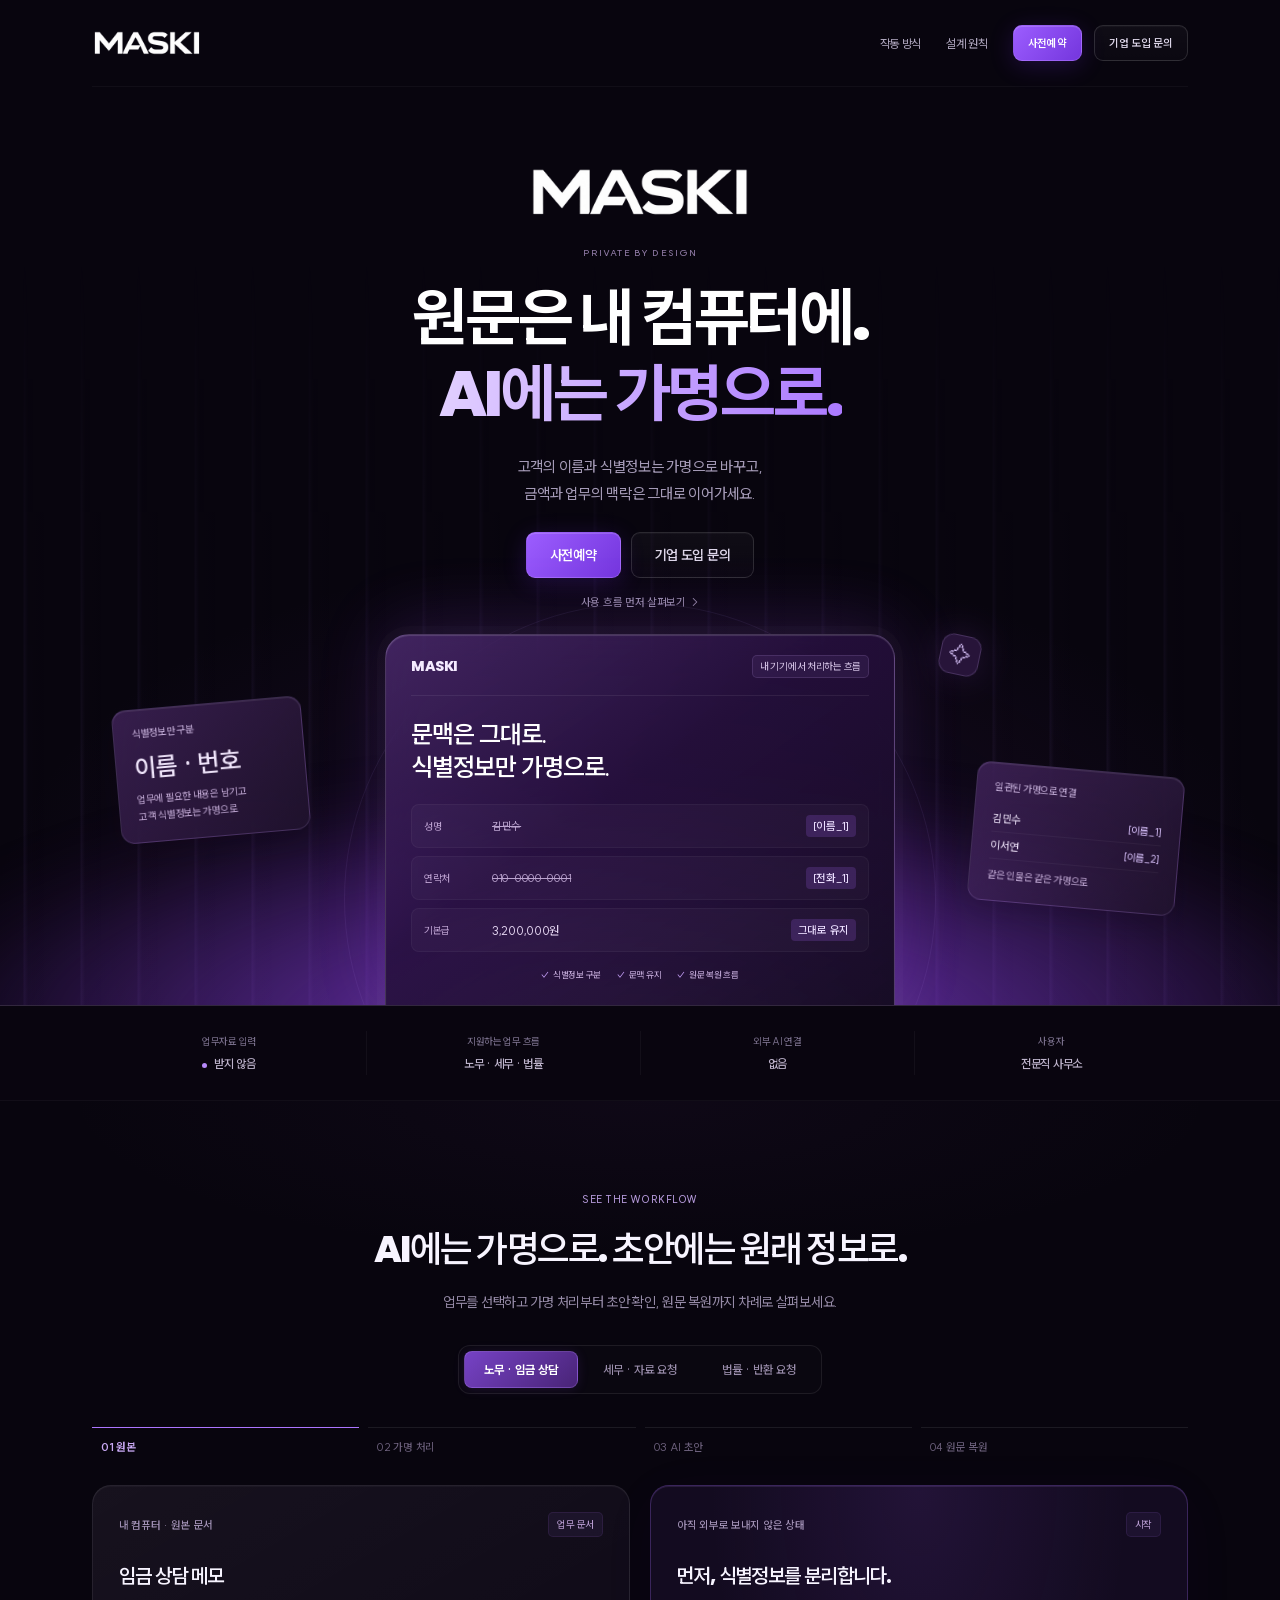
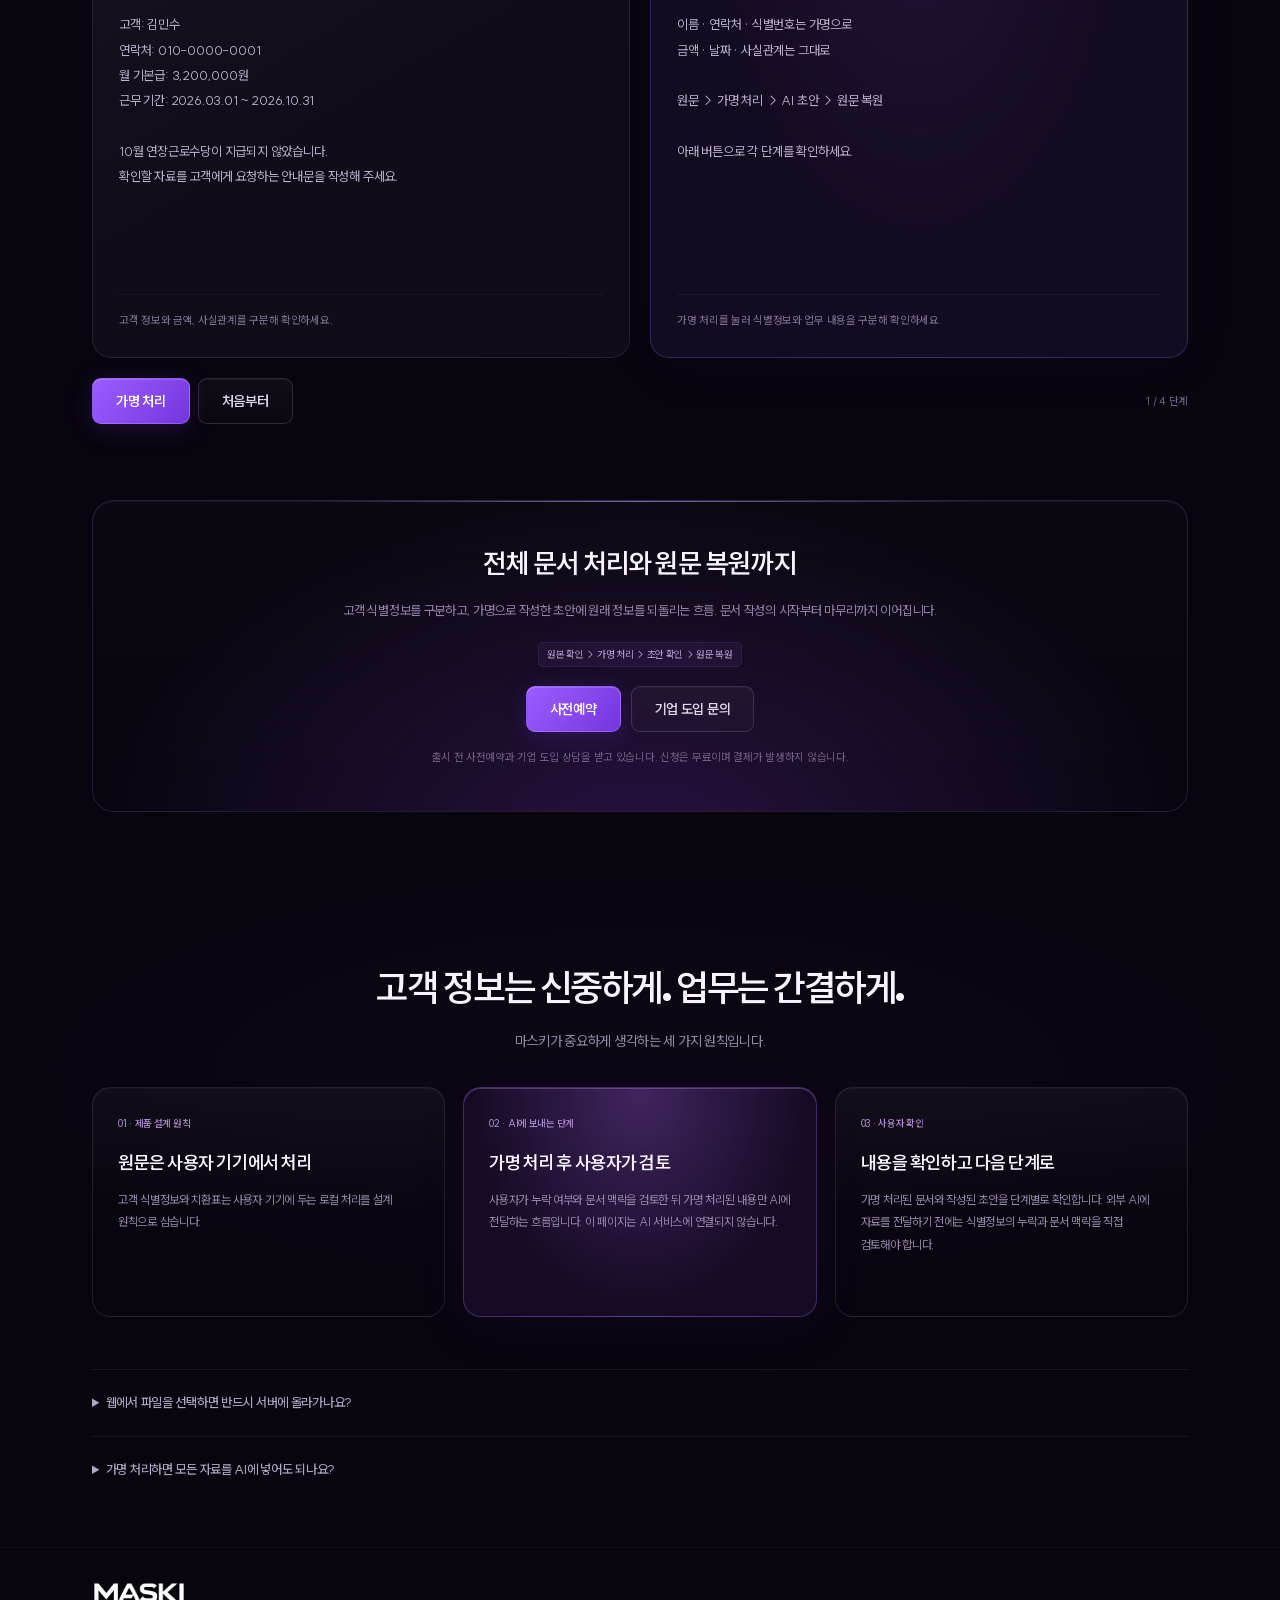
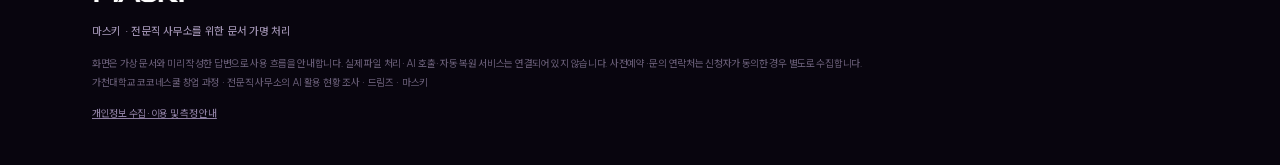
==== commit aac895c7: "Animate hero logo into a company pseudonym" ====
--- a/index.html
+++ b/index.html
@@ -11,6 +11,7 @@
 <link rel="preload" href="assets/fonts/SUIT-Variable.woff2" as="font" type="font/woff2" crossorigin />
 <link rel="stylesheet" href="typography.css?v=1" />
 <link rel="stylesheet" href="premium.css?v=1" />
+<link rel="stylesheet" href="logo-motion.css?v=1" />
 </head>
 <body>
 
@@ -26,7 +27,12 @@
 
     <div class="hero">
       <div class="heroText">
-        <span class="eyebrow">PRIVATE BY DESIGN</span>
+        <div class="identity-motion" role="img" aria-label="마스키 로고가 회사 1이라는 가명으로 바뀌었다가 돌아오는 애니메이션">
+          <span class="identity-word identity-original" aria-hidden="true"><span class="logo-crop"><img src="assets/maski-logo.png" alt="" width="1280" height="1280" /></span></span>
+          <span class="identity-word identity-alias" aria-hidden="true"><span class="alias-bracket">[</span>회사<span class="alias-number">_1</span><span class="alias-bracket">]</span></span>
+          <span class="identity-sweep" aria-hidden="true"></span>
+        </div>
+        <span class="eyebrow identity-caption">PRIVATE BY DESIGN</span>
         <h1 id="headline">원문은 내 컴퓨터에.<br><span class="g">AI에는 가명으로.</span></h1>
         <p class="lead">고객의 이름과 식별정보는 가명으로 바꾸고,<br>금액과 업무의 맥락은 그대로 이어가세요.</p><div class="row"><button class="btn primary" type="button" data-lead-type="preregistration" data-placement="hero">사전예약</button><button class="btn ghost" type="button" data-lead-type="enterprise" data-placement="hero">기업 도입 문의</button></div><a class="flow-link" href="#demo">사용 흐름 먼저 살펴보기 →</a>
       </div>
--- a/logo-motion.css
+++ b/logo-motion.css
@@ -0,0 +1,16 @@
+/* Two short masking passes, then the brand stays still. No document processing. */
+.identity-motion{position:relative;isolation:isolate;width:242px;height:66px;margin:0 auto 15px;overflow:hidden;contain:layout paint}
+.identity-word{position:absolute;inset:0;display:flex;align-items:center;justify-content:center;will-change:clip-path;animation-duration:3.8s;animation-timing-function:cubic-bezier(.65,0,.25,1);animation-iteration-count:2}
+.identity-original{animation-name:maski-brand-wipe;clip-path:inset(0)}
+.identity-original .logo-crop{width:226px}
+.identity-alias{font-family:SUIT,sans-serif;font-weight:900;font-size:51px;line-height:1;letter-spacing:-.065em;color:#e5d4ff;animation-name:maski-alias-wipe;clip-path:inset(0 100% 0 0)}
+.alias-bracket{font-weight:650;font-size:.85em;color:#a96aff;margin:0 5px;transform:translateY(-2px)}
+.alias-number{color:#bd8aff;letter-spacing:-.07em}
+.identity-sweep{position:absolute;inset:3px auto 3px 0;width:29px;border-radius:3px;background:linear-gradient(90deg,#9853ff00,#ac6aff90 55%,#e2c6ff);box-shadow:7px 0 22px #a369ff65;opacity:0;transform:translateX(-35px);animation:maski-light-pass 3.8s cubic-bezier(.65,0,.25,1) 2;pointer-events:none}
+.hero .identity-caption{background:none;border:0;box-shadow:none;padding:0;margin-bottom:22px;font-size:9px;letter-spacing:.13em;color:#927da8}
+.hero .identity-caption::before{display:none}
+@keyframes maski-brand-wipe{0%,22%{clip-path:inset(0)}35%,64%{clip-path:inset(0 0 0 100%)}64.01%{clip-path:inset(0 100% 0 0)}77%,100%{clip-path:inset(0)}}
+@keyframes maski-alias-wipe{0%,22%{clip-path:inset(0 100% 0 0)}35%,64%{clip-path:inset(0)}77%{clip-path:inset(0 0 0 100%)}77.01%,100%{clip-path:inset(0 100% 0 0)}}
+@keyframes maski-light-pass{0%,21%{opacity:0;transform:translateX(-35px)}22%{opacity:1;transform:translateX(-35px)}35%{opacity:1;transform:translateX(250px)}36%,63%{opacity:0;transform:translateX(-35px)}64%{opacity:1;transform:translateX(-35px)}77%{opacity:1;transform:translateX(250px)}78%,100%{opacity:0;transform:translateX(250px)}}
+@media(max-width:600px){.identity-motion{width:202px;height:56px;margin-bottom:13px}.identity-original .logo-crop{width:190px}.identity-alias{font-size:44px}.hero .identity-caption{margin-bottom:20px;font-size:8px}}
+@media(prefers-reduced-motion:reduce){.identity-word,.identity-sweep{animation:none;will-change:auto}.identity-alias,.identity-sweep{display:none}}
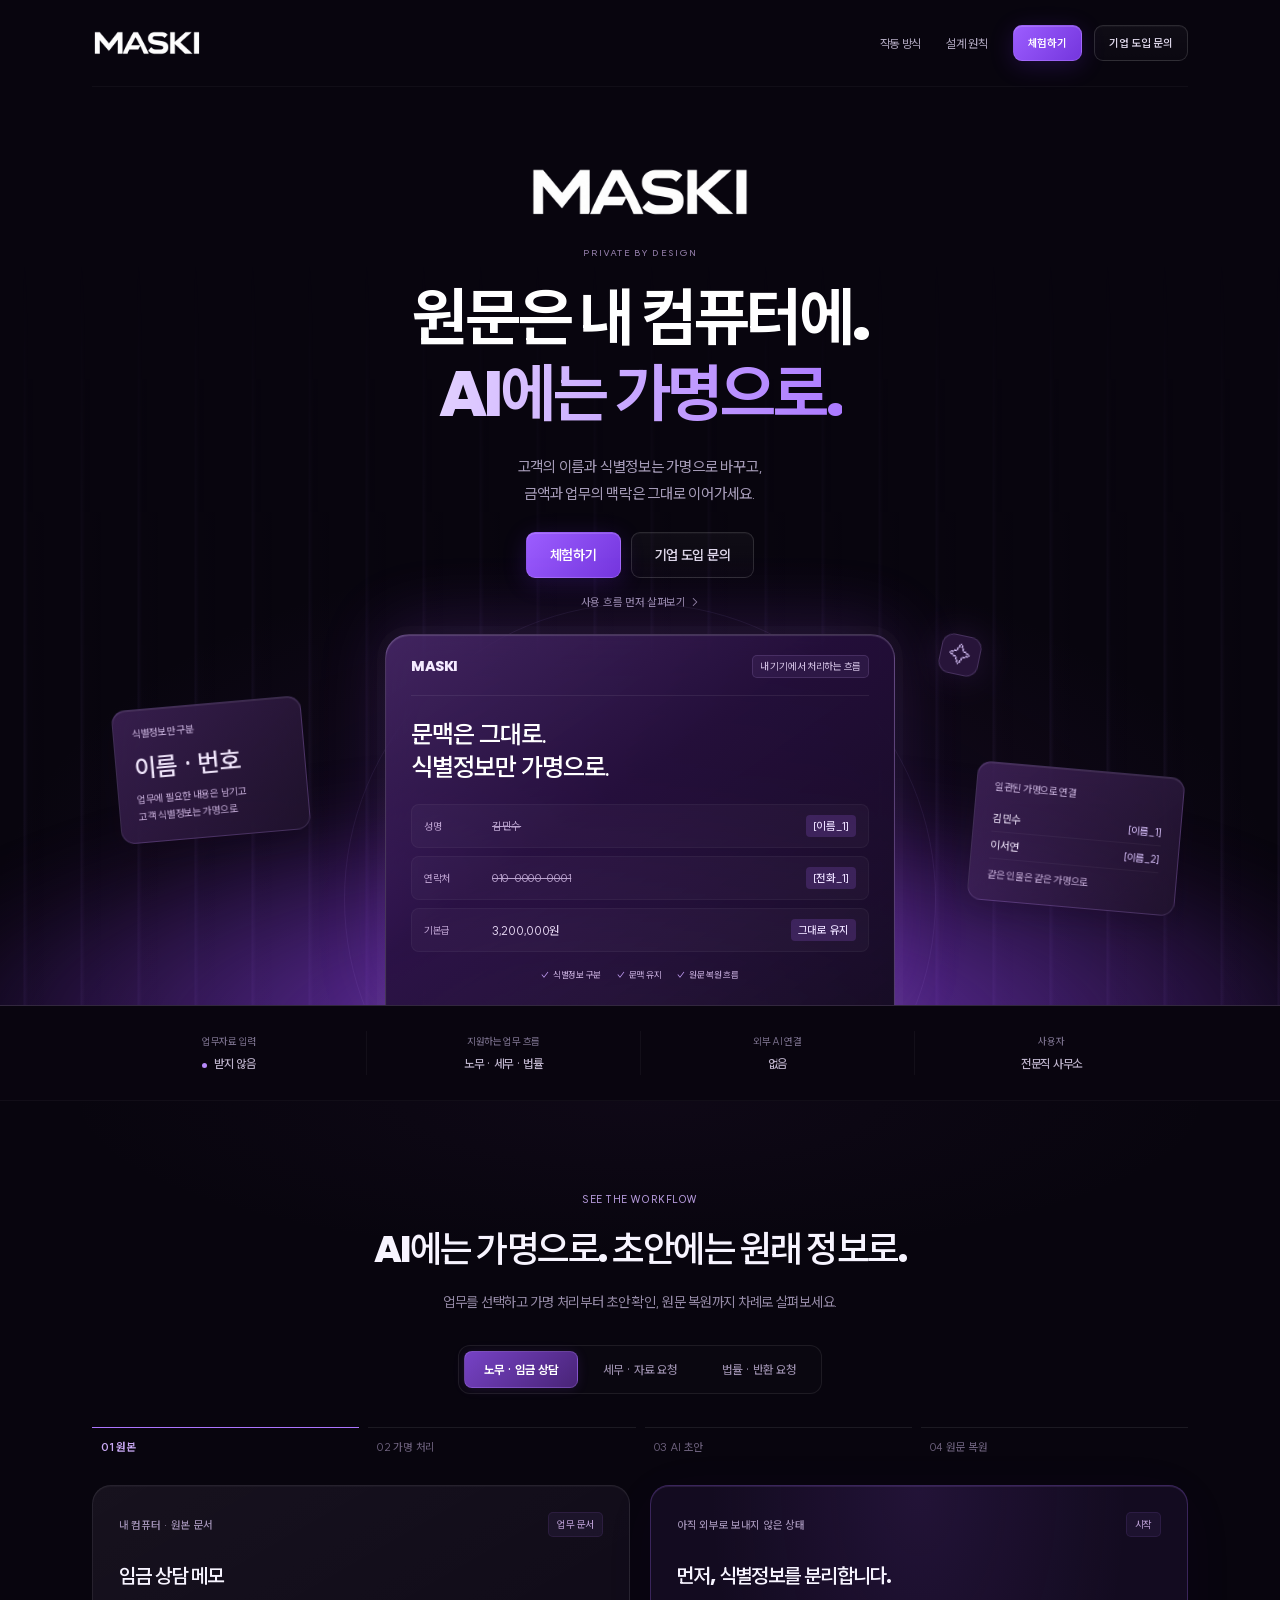
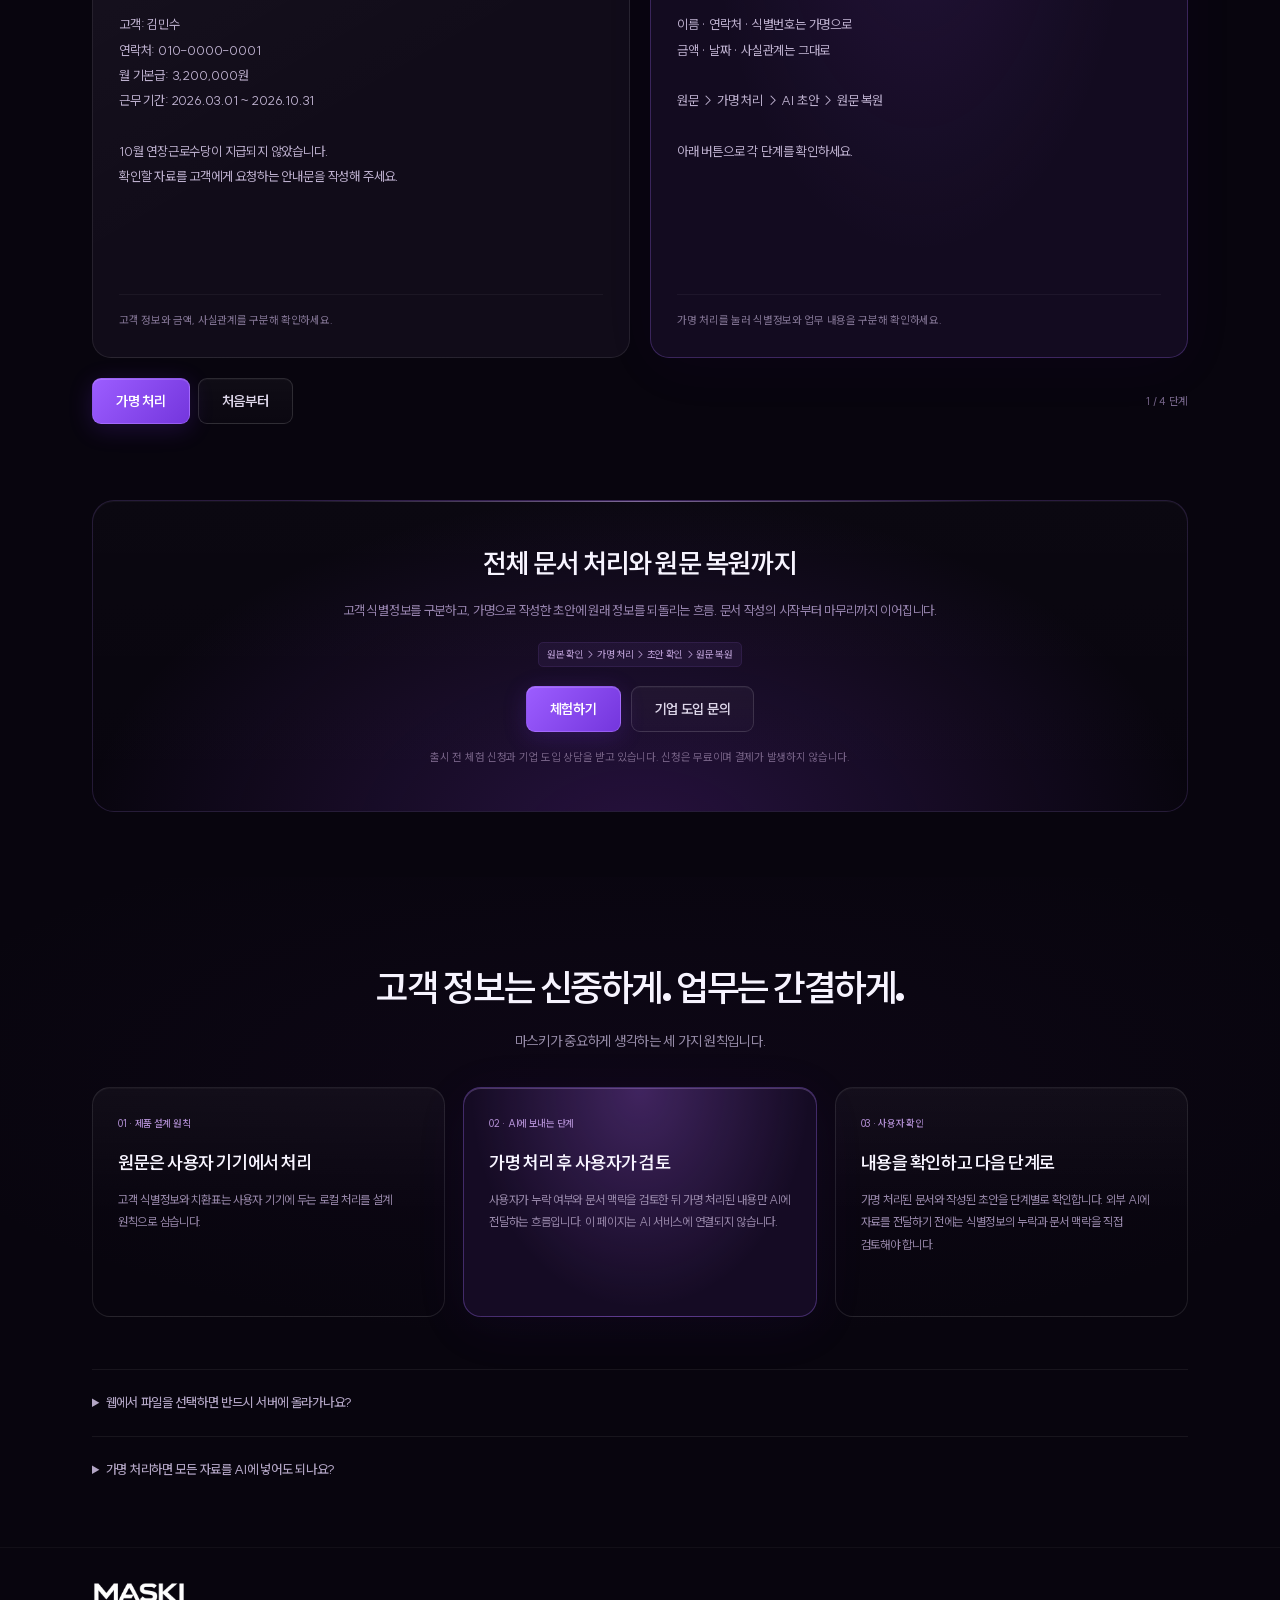
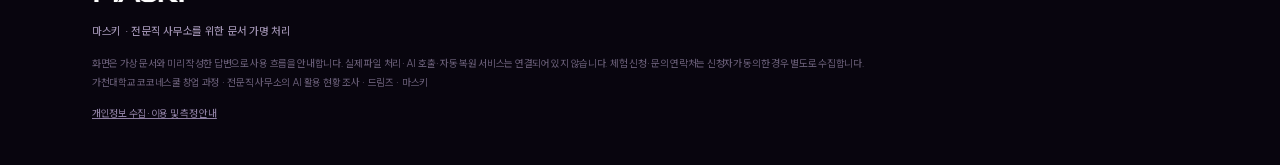
==== commit deaeabbe: "Rename preregistration CTA to 체험하기 and require profession in trial form" ====
--- a/index.html
+++ b/index.html
@@ -6,7 +6,7 @@
 <meta name="viewport" content="width=device-width, initial-scale=1, viewport-fit=cover" />
 <title>마스키 MASKI — 고객 정보는 지키고, AI 업무는 간편하게</title>
 <meta name="description" content="전문직 사무소를 위한 로컬 가명 처리 도구 마스키. 고객 식별정보를 가명으로 바꾸고, 업무 내용은 그대로 이어가는 사용 흐름을 확인하세요." />
-<link rel="stylesheet" href="leads.css?v=1" />
+<link rel="stylesheet" href="leads.css?v=2" />
 <meta name="theme-color" content="#08050e" />
 <link rel="preload" href="assets/fonts/SUIT-Variable.woff2" as="font" type="font/woff2" crossorigin />
 <link rel="stylesheet" href="typography.css?v=1" />
@@ -22,7 +22,7 @@
   <div class="wrap">
     <div class="nav">
       <a class="brand" href="#" aria-label="마스키 홈"><span class="logo-crop"><img src="assets/maski-logo.png" alt="MASKI" width="1280" height="1280" /></span></a>
-      <div class="nav-right"><a class="nav-menu" href="#demo">작동 방식</a><a class="nav-menu" href="#local-principle">설계 원칙</a><button class="btn primary" type="button" data-lead-type="preregistration" data-placement="nav">사전예약</button><button class="btn ghost" type="button" data-lead-type="enterprise" data-placement="nav">기업 도입 문의</button></div>
+      <div class="nav-right"><a class="nav-menu" href="#demo">작동 방식</a><a class="nav-menu" href="#local-principle">설계 원칙</a><button class="btn primary" type="button" data-lead-type="preregistration" data-placement="nav">체험하기</button><button class="btn ghost" type="button" data-lead-type="enterprise" data-placement="nav">기업 도입 문의</button></div>
     </div>
 
     <div class="hero">
@@ -34,7 +34,7 @@
         </div>
         <span class="eyebrow identity-caption">PRIVATE BY DESIGN</span>
         <h1 id="headline">원문은 내 컴퓨터에.<br><span class="g">AI에는 가명으로.</span></h1>
-        <p class="lead">고객의 이름과 식별정보는 가명으로 바꾸고,<br>금액과 업무의 맥락은 그대로 이어가세요.</p><div class="row"><button class="btn primary" type="button" data-lead-type="preregistration" data-placement="hero">사전예약</button><button class="btn ghost" type="button" data-lead-type="enterprise" data-placement="hero">기업 도입 문의</button></div><a class="flow-link" href="#demo">사용 흐름 먼저 살펴보기 →</a>
+        <p class="lead">고객의 이름과 식별정보는 가명으로 바꾸고,<br>금액과 업무의 맥락은 그대로 이어가세요.</p><div class="row"><button class="btn primary" type="button" data-lead-type="preregistration" data-placement="hero">체험하기</button><button class="btn ghost" type="button" data-lead-type="enterprise" data-placement="hero">기업 도입 문의</button></div><a class="flow-link" href="#demo">사용 흐름 먼저 살펴보기 →</a>
       </div>
 
       <div class="product-stage" aria-hidden="true">
@@ -72,7 +72,7 @@
 <article class="document-card output-card"><div class="doc-top"><span class="doc-label" id="stageLabel"></span><span class="doc-badge" id="stageBadge"></span></div><h3 id="stageTitle"></h3><pre id="stageText" aria-live="polite"></pre><p class="doc-foot" id="stageFoot"></p></article>
 </div>
 <div class="demo-controls"><div><button class="btn primary" id="advance">가명 처리</button><button class="btn ghost" id="restart">처음부터</button></div><p id="progress" role="status"></p></div>
-<div class="capture"><h3>전체 문서 처리와 원문 복원까지</h3><p>고객 식별정보를 구분하고, 가명으로 작성한 초안에 원래 정보를 되돌리는 흐름. 문서 작성의 시작부터 마무리까지 이어집니다.</p><span class="doc-badge">원본 확인 → 가명 처리 → 초안 확인 → 원문 복원</span><div class="lead-actions"><button class="btn primary" type="button" data-lead-type="preregistration" data-placement="bottom">사전예약</button><button class="btn ghost" type="button" data-lead-type="enterprise" data-placement="bottom">기업 도입 문의</button></div><p class="signup-note">출시 전 사전예약과 기업 도입 상담을 받고 있습니다. 신청은 무료이며 결제가 발생하지 않습니다.</p></div>
+<div class="capture"><h3>전체 문서 처리와 원문 복원까지</h3><p>고객 식별정보를 구분하고, 가명으로 작성한 초안에 원래 정보를 되돌리는 흐름. 문서 작성의 시작부터 마무리까지 이어집니다.</p><span class="doc-badge">원본 확인 → 가명 처리 → 초안 확인 → 원문 복원</span><div class="lead-actions"><button class="btn primary" type="button" data-lead-type="preregistration" data-placement="bottom">체험하기</button><button class="btn ghost" type="button" data-lead-type="enterprise" data-placement="bottom">기업 도입 문의</button></div><p class="signup-note">출시 전 체험 신청과 기업 도입 상담을 받고 있습니다. 신청은 무료이며 결제가 발생하지 않습니다.</p></div>
 </div></section>
 <section class="how" id="local-principle"><div class="wrap"><h2>고객 정보는 신중하게. 업무는 간결하게.</h2><p class="lead2">마스키가 중요하게 생각하는 세 가지 원칙입니다.</p>
 <div class="cards"><div class="c"><div class="n">01 · 제품 설계 원칙</div><h4>원문은 사용자 기기에서 처리</h4><p>고객 식별정보와 치환표는 사용자 기기에 두는 로컬 처리를 설계 원칙으로 삼습니다.</p></div>
@@ -85,24 +85,26 @@
   <div class="wrap">
     <span class="logo-crop footer-logo"><img src="assets/maski-logo.png" alt="MASKI" width="1280" height="1280" loading="lazy" /></span>
     <div class="footer-name">마스키 · 전문직 사무소를 위한 문서 가명 처리</div>
-    화면은 가상 문서와 미리 작성한 답변으로 사용 흐름을 안내합니다. 실제 파일 처리·AI 호출·자동 복원 서비스는 연결되어 있지 않습니다. 사전예약·문의 연락처는 신청자가 동의한 경우 별도로 수집합니다.<br>
+    화면은 가상 문서와 미리 작성한 답변으로 사용 흐름을 안내합니다. 실제 파일 처리·AI 호출·자동 복원 서비스는 연결되어 있지 않습니다. 체험 신청·문의 연락처는 신청자가 동의한 경우 별도로 수집합니다.<br>
     가천대학교 코코네스쿨 창업 과정 · 전문직 사무소의 AI 활용 현황 조사 · 드림즈 · 마스키<a class="privacy-link" href="privacy.html">개인정보 수집·이용 및 측정 안내</a>
   </div>
 </footer>
 
-<dialog class="lead-dialog" id="lead-dialog" aria-labelledby="lead-dialog-title" aria-describedby="lead-dialog-intro"><div class="lead-dialog-inner"><button class="lead-close" type="button" id="close-lead" aria-label="신청 창 닫기">×</button><span class="lead-kicker">GET STARTED WITH MASKI</span><h2 id="lead-dialog-title">마스키 사전예약</h2><p class="lead-intro" id="lead-dialog-intro"></p><p class="lead-unavailable" id="lead-unavailable">신청 저장소 연결을 준비하고 있습니다. 현재는 제출할 수 없으며 입력 정보가 저장되지 않습니다.</p><form class="lead-form" data-kind="preregistration" >
+<dialog class="lead-dialog" id="lead-dialog" aria-labelledby="lead-dialog-title" aria-describedby="lead-dialog-intro"><div class="lead-dialog-inner"><button class="lead-close" type="button" id="close-lead" aria-label="신청 창 닫기">×</button><span class="lead-kicker">GET STARTED WITH MASKI</span><h2 id="lead-dialog-title">마스키 체험 신청</h2><p class="lead-intro" id="lead-dialog-intro"></p><p class="lead-unavailable" id="lead-unavailable">신청 저장소 연결을 준비하고 있습니다. 현재는 제출할 수 없으며 입력 정보가 저장되지 않습니다.</p><form class="lead-form" data-kind="preregistration" >
 <fieldset>
 <div class="lead-fields">
 <div class="lead-field"><label for="prereg-name">이름 <span>필수</span></label><input id="prereg-name" name="name" autocomplete="name" required maxlength="50" placeholder="이름을 입력해 주세요" /></div>
 <div class="lead-field"><label for="prereg-email">이메일 <span>필수</span></label><input id="prereg-email" name="email" type="email" autocomplete="email" required maxlength="254" placeholder="이메일 주소" /></div>
+<div class="lead-field"><label for="prereg-profession">직군 <span>필수</span></label><select id="prereg-profession" name="profession" required><option value="">직군을 선택해 주세요</option><option value="tax">세무사</option><option value="labor">노무사</option><option value="law">변호사</option><option value="accounting">회계사</option><option value="office_staff">전문직 사무소 직원</option><option value="employee">회사원</option><option value="student">학생</option><option value="other">기타 (직접 입력)</option></select></div>
+<div class="lead-field" id="prereg-other-field" hidden><label for="prereg-profession-other">기타 직군 <span>필수</span></label><input id="prereg-profession-other" name="profession_other" maxlength="50" placeholder="예: 프리랜서, 공무원" /></div>
 <div class="lead-field"><label for="prereg-phone">전화번호 <span>선택</span></label><input id="prereg-phone" name="phone" type="tel" autocomplete="tel" maxlength="24" placeholder="010-0000-0000" /></div>
 
 </div>
 <div class="trap-field" aria-hidden="true"><label>Website<input name="website" tabindex="-1" autocomplete="off" /></label></div>
-<details class="lead-privacy"><summary>개인정보 수집·이용 안내</summary><dl><dt>수집 주체: </dt><dd>마스키 프로젝트 팀 드림즈</dd><dt>목적: </dt><dd>출시 안내 및 초기 사용 기회 안내, 신청한 솔루션 검증 참여 관련 연락</dd><dt>필수 항목: </dt><dd>이름, 이메일</dd><dt>선택 항목: </dt><dd>전화번호</dd><dt>보유 기간: </dt><dd>수집일로부터 6개월 또는 동의 철회 시까지</dd><dt>동의 거부: </dt><dd>필수 수집 동의를 거부하면 신청할 수 없습니다. 선택 항목을 입력하지 않아도 신청할 수 있습니다.</dd><dt>저장: </dt><dd>신청 정보는 Supabase에 저장됩니다. 고객 업무자료는 수집하지 않습니다.</dd><dt>열람·삭제 문의: </dt><dd data-privacy-contact>연락처 연결 준비 중</dd></dl></details>
+<details class="lead-privacy"><summary>개인정보 수집·이용 안내</summary><dl><dt>수집 주체: </dt><dd>마스키 프로젝트 팀 드림즈</dd><dt>목적: </dt><dd>체험 안내 및 초기 사용 기회 안내, 신청자 직군별 수요 파악, 신청한 솔루션 검증 참여 관련 연락</dd><dt>필수 항목: </dt><dd>이름, 이메일, 직군(기타 선택 시 직접 입력한 내용)</dd><dt>선택 항목: </dt><dd>전화번호</dd><dt>보유 기간: </dt><dd>수집일로부터 6개월 또는 동의 철회 시까지</dd><dt>동의 거부: </dt><dd>필수 수집 동의를 거부하면 신청할 수 없습니다. 선택 항목을 입력하지 않아도 신청할 수 있습니다.</dd><dt>저장: </dt><dd>신청 정보는 Supabase에 저장됩니다. 고객 업무자료는 수집하지 않습니다.</dd><dt>열람·삭제 문의: </dt><dd data-privacy-contact>연락처 연결 준비 중</dd></dl></details>
 <label class="lead-check"><input type="checkbox" name="consent" required /><span>[필수] 위 필수 항목의 수집·이용에 동의합니다.</span></label>
 <label class="lead-check"><input type="checkbox" name="optional_consent" /><span>[선택] 전화번호 수집·이용에 동의합니다. 선택 항목 없이도 신청할 수 있습니다.</span></label>
-<button class="btn primary submit-lead" type="submit">무료 사전예약 신청</button>
+<button class="btn primary submit-lead" type="submit">무료 체험 신청하기</button>
 </fieldset><p class="lead-status" role="status" aria-live="polite"></p></form><form class="lead-form" data-kind="enterprise" hidden>
 <fieldset>
 <div class="lead-fields">
@@ -119,6 +121,6 @@
 </fieldset><p class="lead-status" role="status" aria-live="polite"></p></form><p class="measurement-note">관심도 측정을 위해 무작위 세션 ID, 유입 경로, 버튼 클릭·단계 진행·제출 여부를 기록합니다. 이름·이메일·전화번호는 별도 신청 테이블에만 저장됩니다.</p></div></dialog>
 <script src="config.js?v=maski-3"></script>
 <script src="demo.js?v=maski-3"></script>
-<script src="leads.js?v=maski-4"></script>
+<script src="leads.js?v=maski-5"></script>
 </body>
 </html>
--- a/leads.css
+++ b/leads.css
@@ -1,3 +1,3 @@
 .lead-actions{display:flex;gap:10px;flex-wrap:wrap;align-items:center}.nav-right{gap:12px}.nav-right .btn{padding:10px 14px;font-size:12px}.hero .flow-link{display:inline-block;margin-top:15px;color:#526980;font-size:12px;text-decoration:underline;text-underline-offset:4px}.capture .lead-actions{margin-top:21px}.signup-note{font-size:11px;color:#698173;margin-top:15px;line-height:1.8}
-.lead-dialog{width:min(580px,calc(100% - 28px));max-height:90dvh;border:1px solid #dde7e3;border-radius:22px;padding:0;background:#fff;color:#192649;box-shadow:0 24px 100px #14274630;overflow:auto}.lead-dialog::backdrop{background:#12233a70;backdrop-filter:blur(3px)}.lead-dialog-inner{padding:34px}.lead-close{position:absolute;top:14px;right:15px;width:32px;height:32px;border:0;background:#f0f4f3;border-radius:50%;color:#536271;font-size:23px;line-height:1;cursor:pointer}.lead-dialog h2{margin:9px 0 10px;font-size:25px;letter-spacing:-1px}.lead-intro{color:#64748b;font-size:13px;line-height:1.8;margin:0 0 23px}.lead-kicker{font-size:10px;color:#2b8b71;font-weight:700;letter-spacing:.15em}.lead-form[hidden]{display:none}.lead-form fieldset{border:0;padding:0;margin:0;min-width:0}.lead-fields{display:grid;grid-template-columns:1fr 1fr;gap:17px 14px}.lead-field{display:flex;flex-direction:column;gap:8px}.lead-field.full{grid-column:1/-1}.lead-field label{font-size:12px;font-weight:700;color:#42516b}.lead-field label span{font-size:10px;font-weight:400;color:#819184;margin-left:5px}.lead-field input,.lead-field select{appearance:auto;width:100%;min-width:0;font-family:inherit;font-size:13px;padding:13px 12px;border:1px solid #dce4ed;border-radius:9px;background:#f9fbfd;color:#263956;outline:none;min-height:46px}.lead-field input:focus,.lead-field select:focus{border-color:#50b99b;box-shadow:0 0 0 3px #65d6bc22;background:#fff}.lead-field input::placeholder{color:#9ca6b5}.lead-form fieldset:disabled{opacity:.65}.lead-check{display:flex;align-items:flex-start;gap:9px;font-size:11px;color:#56687b;line-height:1.8;margin-top:14px}.lead-check input{margin:3px 0 0;accent-color:#217b63;flex:none;width:15px;height:15px}.lead-privacy{margin:20px 0 8px;font-size:11px;line-height:1.8;color:#718094;border:1px solid #e5ebe7;border-radius:9px;padding:11px 13px;background:#f8fbf9}.lead-privacy summary{font-weight:600;color:#526b5b;cursor:pointer}.lead-privacy dl{margin:10px 0 0}.lead-privacy dt{font-weight:600;display:inline}.lead-privacy dd{display:inline;margin:0}.lead-privacy dd::after{content:'';display:block;margin-bottom:6px}.lead-form .submit-lead{width:100%;margin-top:22px;min-height:48px}.lead-status{font-size:12px;line-height:1.8;color:#a64545;margin:14px 0 0;min-height:22px}.lead-status.success{color:#176c51}.lead-unavailable{border:1px solid #e2e9ed;background:#f6f8fb;padding:12px 14px;border-radius:8px;font-size:12px;line-height:1.8;color:#66768c;margin-bottom:18px}.lead-success{padding:26px 0;color:#315e4c;font-size:14px;line-height:1.9}.lead-success strong{display:block;font-size:20px;margin-bottom:10px}.trap-field{position:absolute;left:-10000px;width:1px;height:1px;overflow:hidden}.privacy-link{display:block;padding-top:12px;color:#778699;font-size:10px;text-decoration:underline}.measurement-note{font-size:10px;color:#839082;line-height:1.8;margin-top:12px}
+.lead-dialog{width:min(580px,calc(100% - 28px));max-height:90dvh;border:1px solid #dde7e3;border-radius:22px;padding:0;background:#fff;color:#192649;box-shadow:0 24px 100px #14274630;overflow:auto}.lead-dialog::backdrop{background:#12233a70;backdrop-filter:blur(3px)}.lead-dialog-inner{padding:34px}.lead-close{position:absolute;top:14px;right:15px;width:32px;height:32px;border:0;background:#f0f4f3;border-radius:50%;color:#536271;font-size:23px;line-height:1;cursor:pointer}.lead-dialog h2{margin:9px 0 10px;font-size:25px;letter-spacing:-1px}.lead-intro{color:#64748b;font-size:13px;line-height:1.8;margin:0 0 23px}.lead-kicker{font-size:10px;color:#2b8b71;font-weight:700;letter-spacing:.15em}.lead-form[hidden],.lead-field[hidden]{display:none}.lead-form fieldset{border:0;padding:0;margin:0;min-width:0}.lead-fields{display:grid;grid-template-columns:1fr 1fr;gap:17px 14px}.lead-field{display:flex;flex-direction:column;gap:8px}.lead-field.full{grid-column:1/-1}.lead-field label{font-size:12px;font-weight:700;color:#42516b}.lead-field label span{font-size:10px;font-weight:400;color:#819184;margin-left:5px}.lead-field input,.lead-field select{appearance:auto;width:100%;min-width:0;font-family:inherit;font-size:13px;padding:13px 12px;border:1px solid #dce4ed;border-radius:9px;background:#f9fbfd;color:#263956;outline:none;min-height:46px}.lead-field input:focus,.lead-field select:focus{border-color:#50b99b;box-shadow:0 0 0 3px #65d6bc22;background:#fff}.lead-field input::placeholder{color:#9ca6b5}.lead-form fieldset:disabled{opacity:.65}.lead-check{display:flex;align-items:flex-start;gap:9px;font-size:11px;color:#56687b;line-height:1.8;margin-top:14px}.lead-check input{margin:3px 0 0;accent-color:#217b63;flex:none;width:15px;height:15px}.lead-privacy{margin:20px 0 8px;font-size:11px;line-height:1.8;color:#718094;border:1px solid #e5ebe7;border-radius:9px;padding:11px 13px;background:#f8fbf9}.lead-privacy summary{font-weight:600;color:#526b5b;cursor:pointer}.lead-privacy dl{margin:10px 0 0}.lead-privacy dt{font-weight:600;display:inline}.lead-privacy dd{display:inline;margin:0}.lead-privacy dd::after{content:'';display:block;margin-bottom:6px}.lead-form .submit-lead{width:100%;margin-top:22px;min-height:48px}.lead-status{font-size:12px;line-height:1.8;color:#a64545;margin:14px 0 0;min-height:22px}.lead-status.success{color:#176c51}.lead-unavailable{border:1px solid #e2e9ed;background:#f6f8fb;padding:12px 14px;border-radius:8px;font-size:12px;line-height:1.8;color:#66768c;margin-bottom:18px}.lead-success{padding:26px 0;color:#315e4c;font-size:14px;line-height:1.9}.lead-success strong{display:block;font-size:20px;margin-bottom:10px}.trap-field{position:absolute;left:-10000px;width:1px;height:1px;overflow:hidden}.privacy-link{display:block;padding-top:12px;color:#778699;font-size:10px;text-decoration:underline}.measurement-note{font-size:10px;color:#839082;line-height:1.8;margin-top:12px}
 @media(max-width:760px){.navtag,.nav-link{display:none}.nav-right{gap:6px}.nav-right .btn{padding:9px 10px;font-size:10px}.logo-crop{width:95px}.hero-logo{width:100%}.lead-dialog-inner{padding:30px 22px 24px}.lead-fields{grid-template-columns:1fr}.lead-field.full{grid-column:auto}.lead-dialog h2{font-size:23px}.lead-form .submit-lead{margin-top:18px}.lead-actions .btn{font-size:12px}.hero .row{gap:8px}}
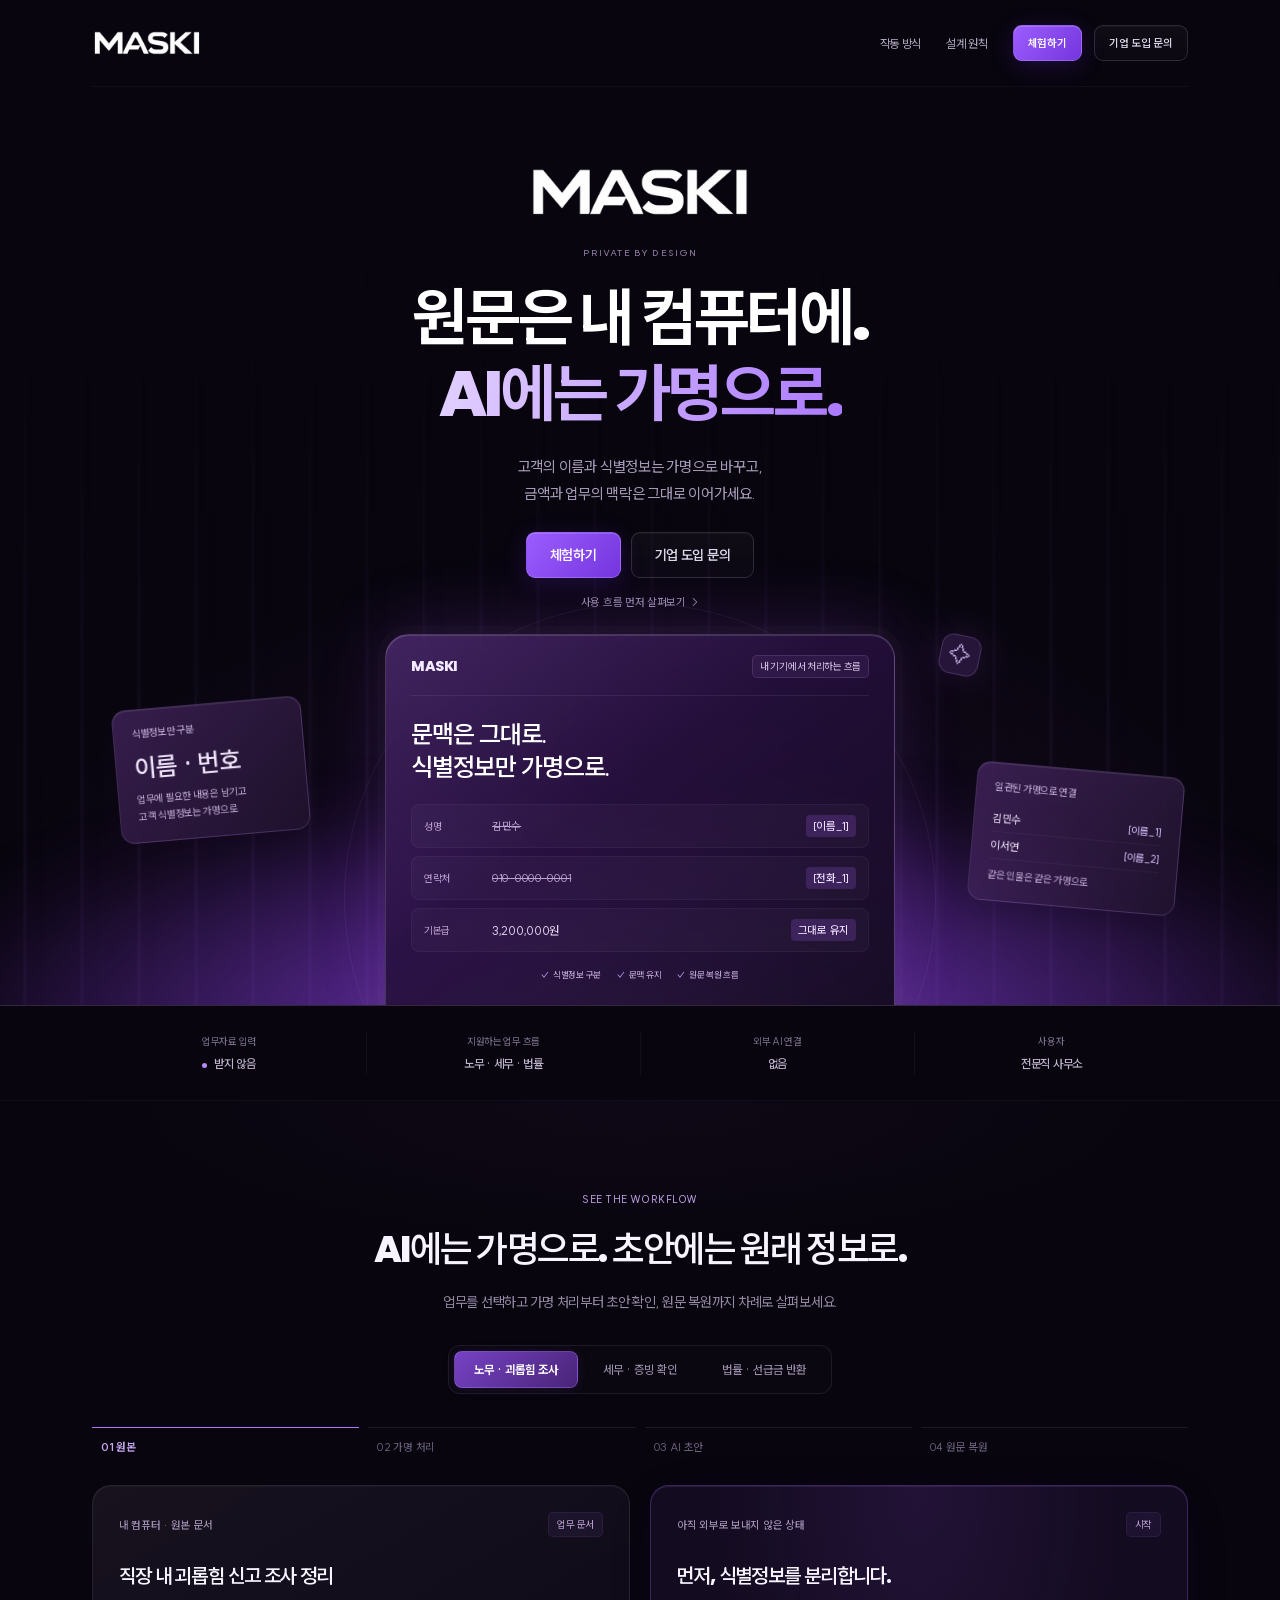
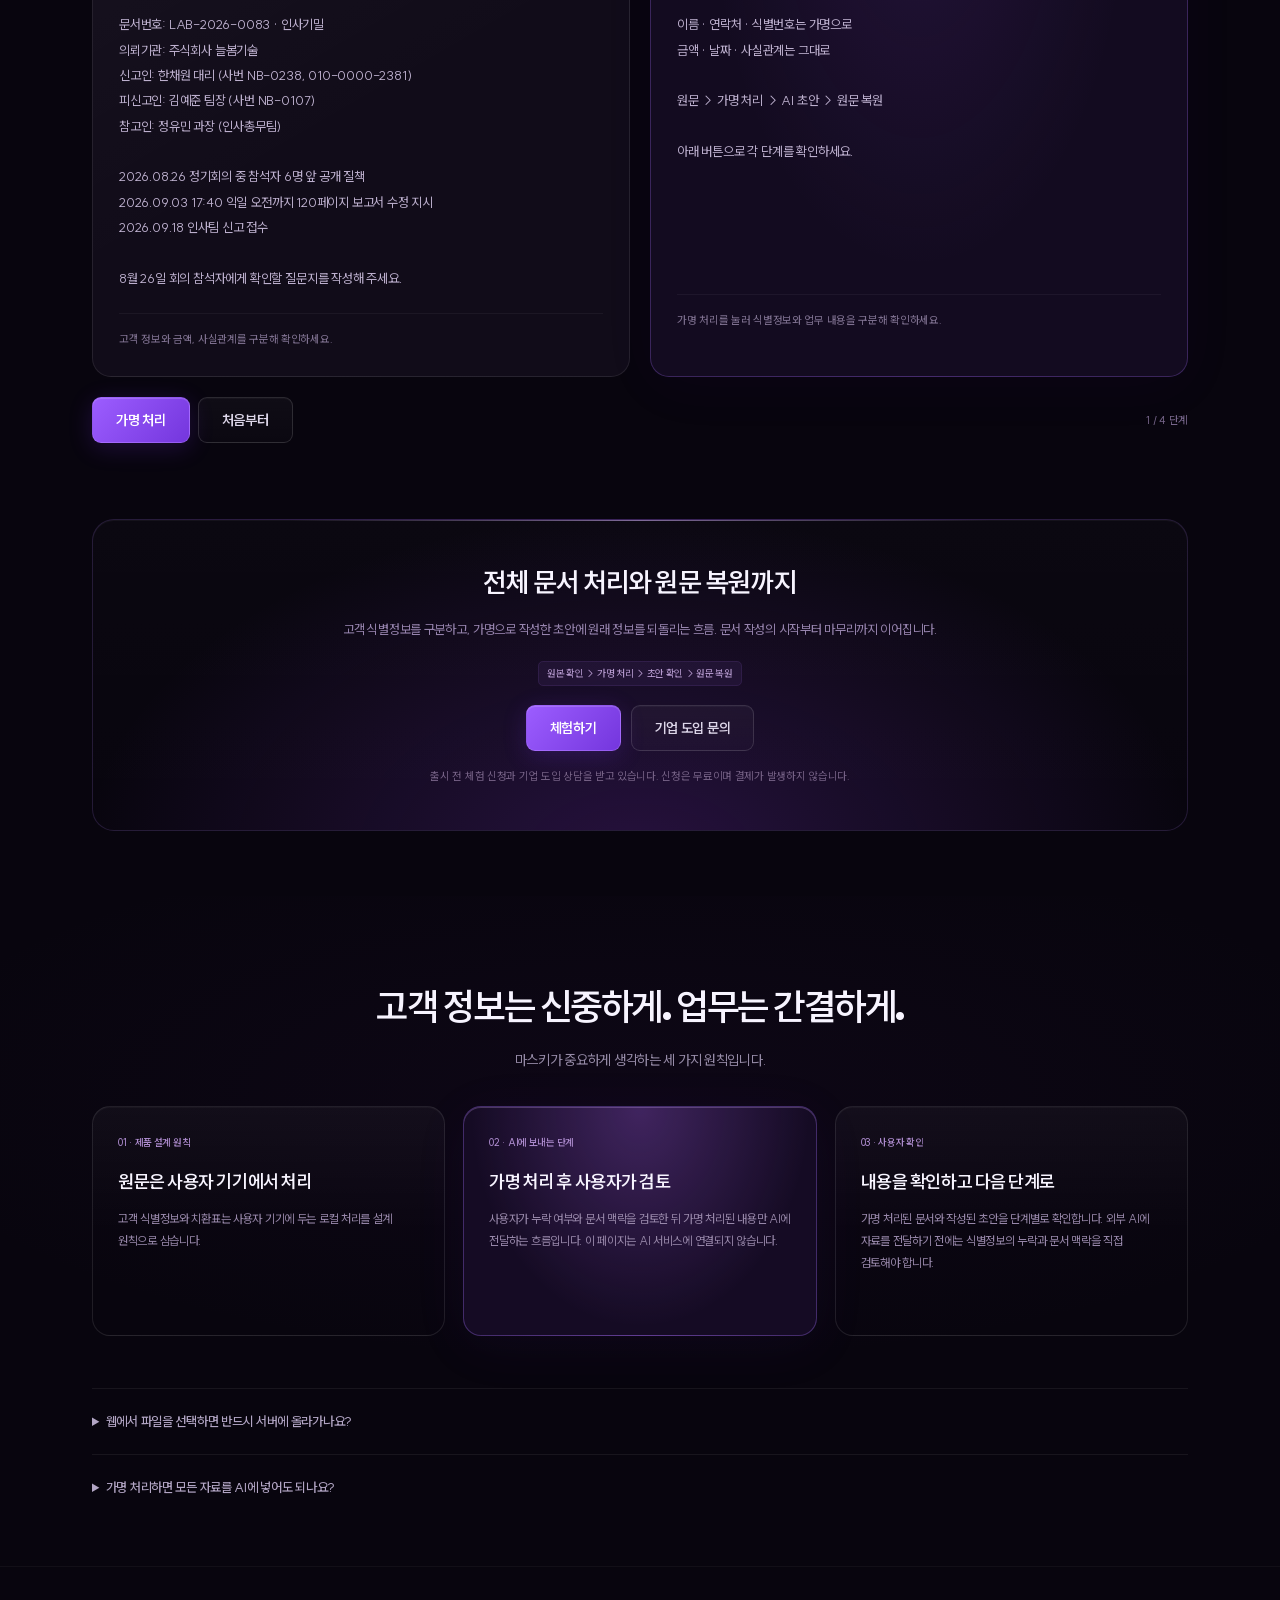
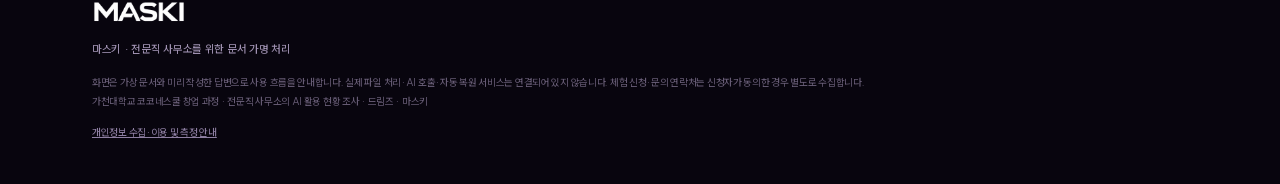
==== commit f11a02d2: "Replace workflow demo with realistic labor/tax/legal documents Condense three practitioner-style doc" ====
--- a/index.html
+++ b/index.html
@@ -62,9 +62,9 @@
 <h2>AI에는 가명으로. 초안에는 원래 정보로.</h2>
 <p class="demo-lead">업무를 선택하고 가명 처리부터 초안 확인, 원문 복원까지 차례로 살펴보세요.</p>
 <div class="tabs" role="group" aria-label="업무 선택">
-<button class="tab on" data-case="labor" aria-pressed="true">노무 · 임금 상담</button>
-<button class="tab" data-case="tax" aria-pressed="false">세무 · 자료 요청</button>
-<button class="tab" data-case="law" aria-pressed="false">법률 · 반환 요청</button>
+<button class="tab on" data-case="labor" aria-pressed="true">노무 · 괴롭힘 조사</button>
+<button class="tab" data-case="tax" aria-pressed="false">세무 · 증빙 확인</button>
+<button class="tab" data-case="law" aria-pressed="false">법률 · 선급금 반환</button>
 </div>
 <ol class="steps" aria-label="처리 흐름"><li class="active">01 원본</li><li>02 가명 처리</li><li>03 AI 초안</li><li>04 원문 복원</li></ol>
 <div class="demo-grid">
@@ -120,7 +120,7 @@
 <button class="btn primary submit-lead" type="submit">기업 도입 문의 보내기</button>
 </fieldset><p class="lead-status" role="status" aria-live="polite"></p></form><p class="measurement-note">관심도 측정을 위해 무작위 세션 ID, 유입 경로, 버튼 클릭·단계 진행·제출 여부를 기록합니다. 이름·이메일·전화번호는 별도 신청 테이블에만 저장됩니다.</p></div></dialog>
 <script src="config.js?v=maski-3"></script>
-<script src="demo.js?v=maski-3"></script>
+<script src="demo.js?v=maski-4"></script>
 <script src="leads.js?v=maski-5"></script>
 </body>
 </html>
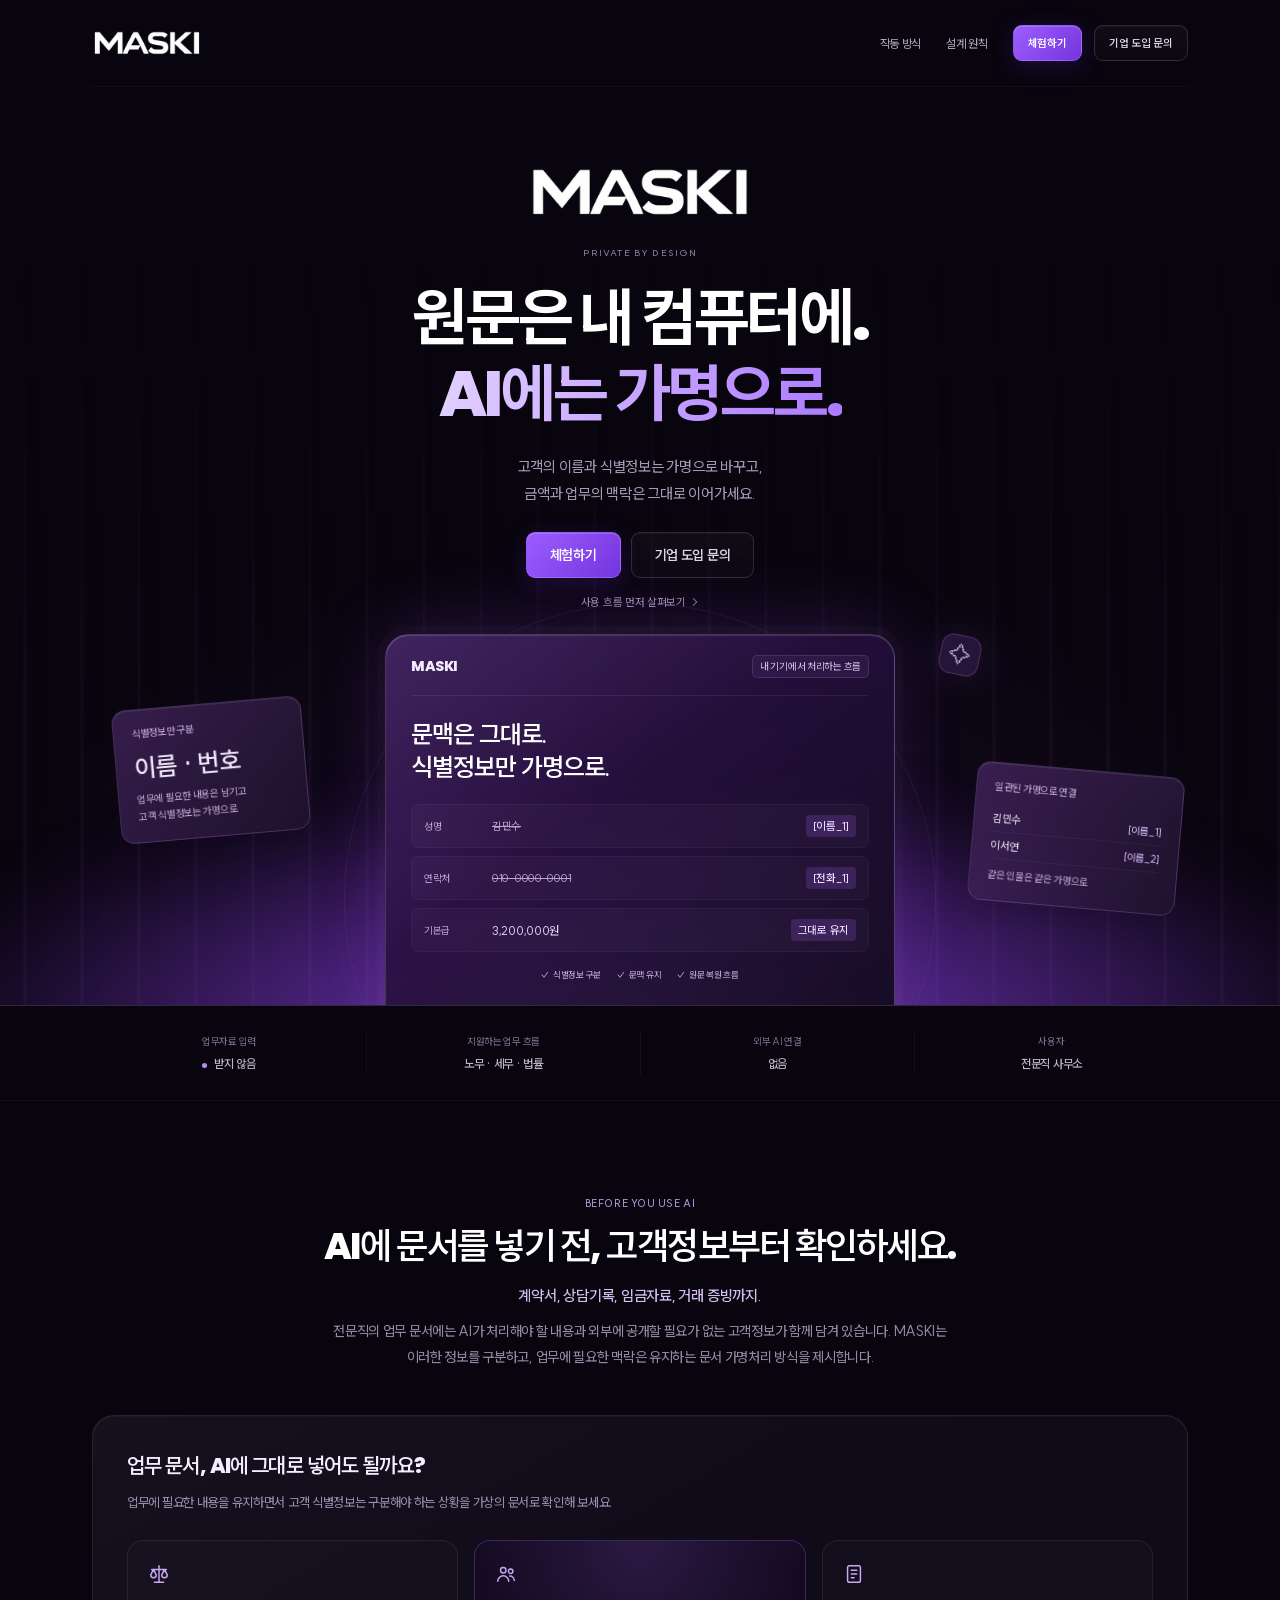
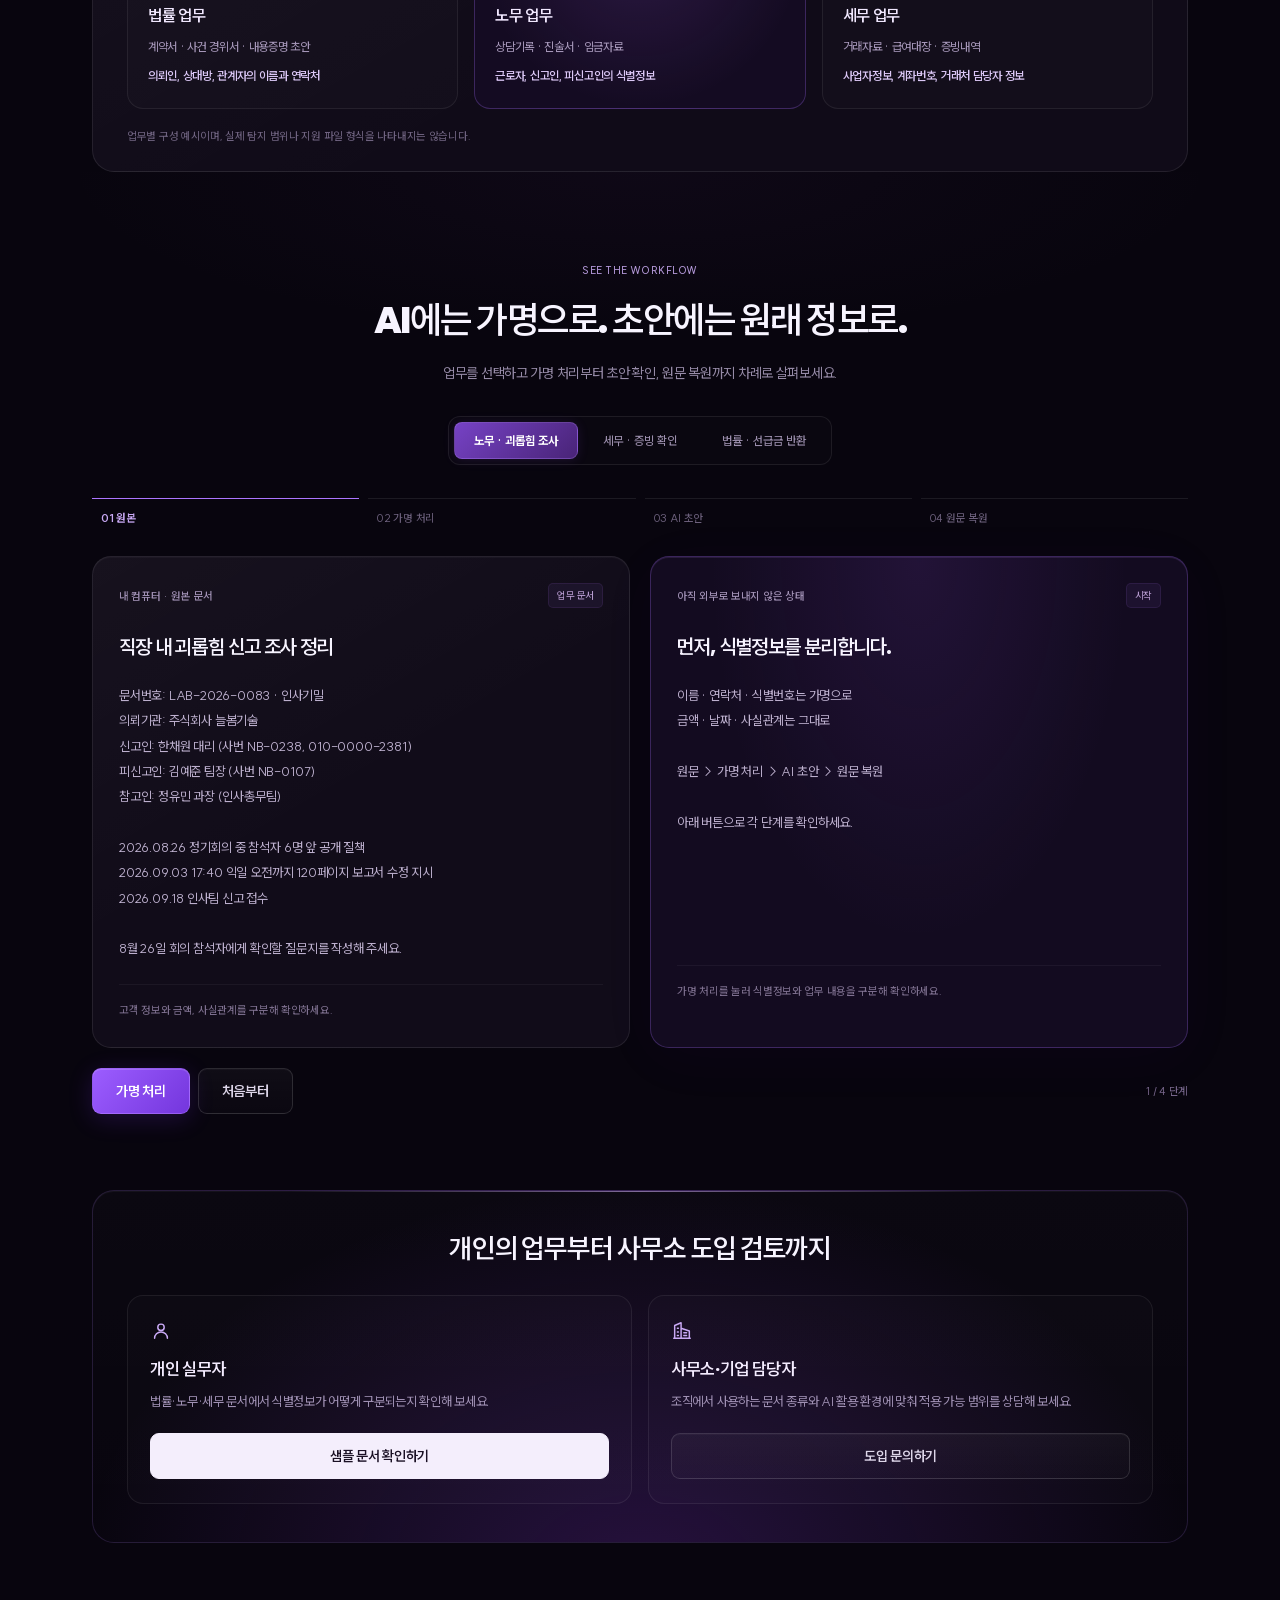
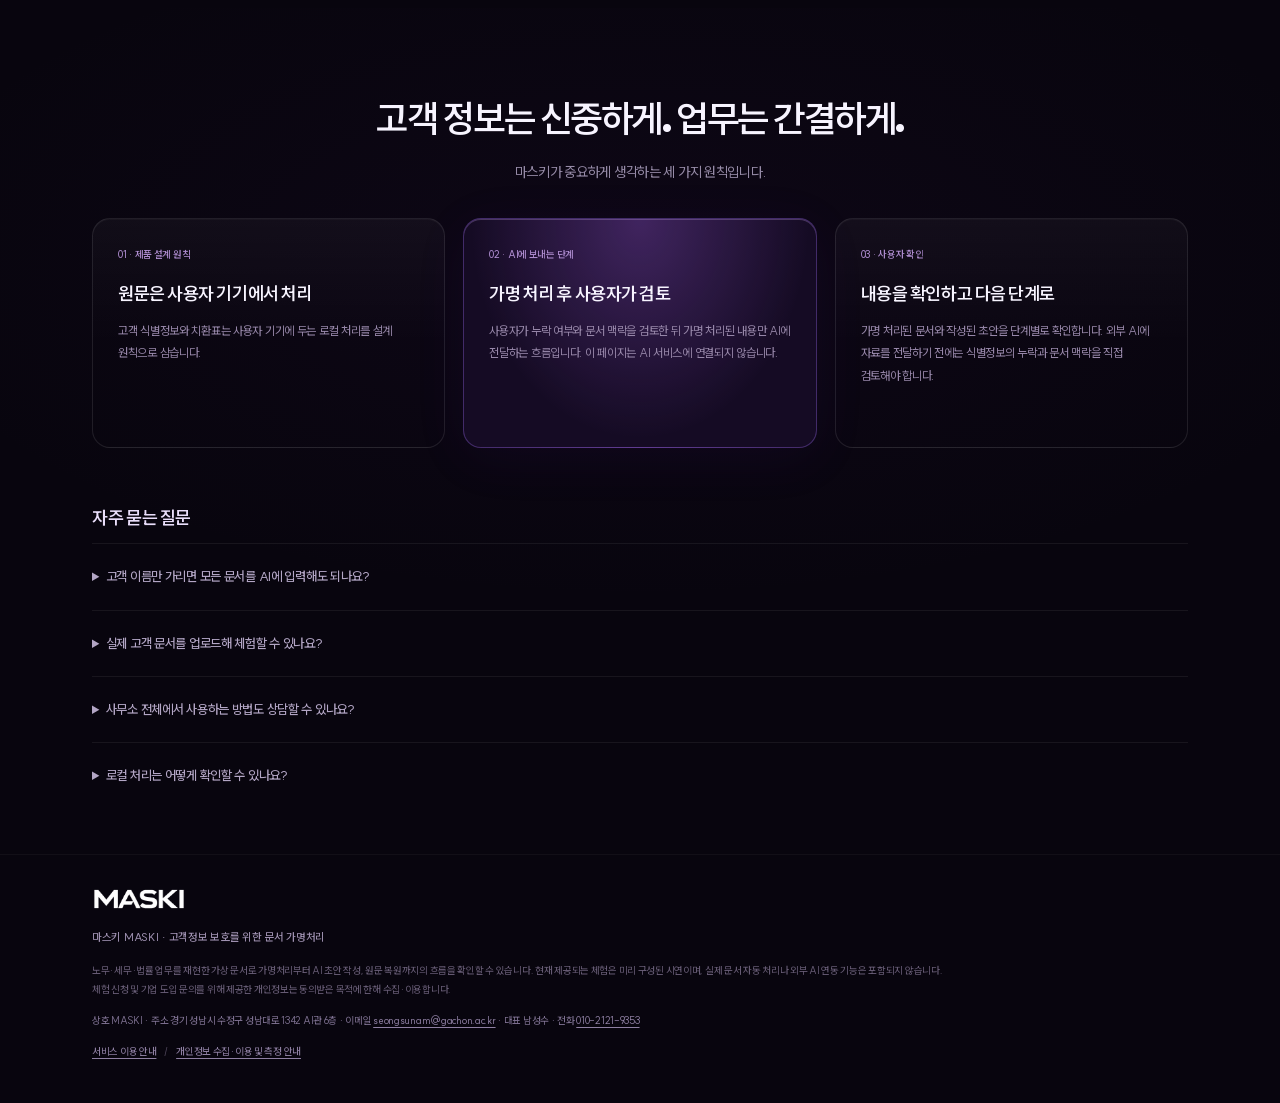
==== commit 611a23ab: "Apply landing revisions: customer-info section, paths CTA, FAQ, footer, policies - Add "AI에 문서를 넣기 전" ====
--- a/index.html
+++ b/index.html
@@ -6,12 +6,13 @@
 <meta name="viewport" content="width=device-width, initial-scale=1, viewport-fit=cover" />
 <title>마스키 MASKI — 고객 정보는 지키고, AI 업무는 간편하게</title>
 <meta name="description" content="전문직 사무소를 위한 로컬 가명 처리 도구 마스키. 고객 식별정보를 가명으로 바꾸고, 업무 내용은 그대로 이어가는 사용 흐름을 확인하세요." />
-<link rel="stylesheet" href="leads.css?v=2" />
+<link rel="stylesheet" href="leads.css?v=3" />
 <meta name="theme-color" content="#08050e" />
 <link rel="preload" href="assets/fonts/SUIT-Variable.woff2" as="font" type="font/woff2" crossorigin />
 <link rel="stylesheet" href="typography.css?v=1" />
 <link rel="stylesheet" href="premium.css?v=1" />
 <link rel="stylesheet" href="logo-motion.css?v=1" />
+<link rel="stylesheet" href="sections.css?v=1" />
 </head>
 <body>
 
@@ -57,6 +58,23 @@
 <div class="tcell"><div class="tk">사용자</div><div class="tv">전문직 사무소</div></div>
 </div></div></section>
 
+<section class="why" id="why" aria-labelledby="why-title"><div class="wrap">
+<span class="eyebrow">BEFORE YOU USE AI</span>
+<h2 id="why-title">AI에 문서를 넣기 전, 고객정보부터 확인하세요.</h2>
+<p class="why-sub">계약서, 상담기록, 임금자료, 거래 증빙까지.</p>
+<p class="why-lead">전문직의 업무 문서에는 AI가 처리해야 할 내용과 외부에 공개할 필요가 없는 고객정보가 함께 담겨 있습니다. MASKI는 이러한 정보를 구분하고, 업무에 필요한 맥락은 유지하는 문서 가명처리 방식을 제시합니다.</p>
+<div class="why-panel">
+<h3>업무 문서, AI에 그대로 넣어도 될까요?</h3>
+<p class="why-panel-lead">업무에 필요한 내용을 유지하면서 고객 식별정보는 구분해야 하는 상황을 가상의 문서로 확인해 보세요.</p>
+<div class="why-grid">
+<div class="why-card"><svg class="why-icon" viewBox="0 0 24 24" aria-hidden="true"><path d="M12 3v18M7 21h10M4 7h16M6 7l-3 6a3 3 0 0 0 6 0L6 7Zm12 0-3 6a3 3 0 0 0 6 0l-3-6Z"/></svg><h4>법률 업무</h4><p class="why-docs">계약서 · 사건 경위서 · 내용증명 초안</p><p class="why-ids">의뢰인, 상대방, 관계자의 이름과 연락처</p></div>
+<div class="why-card"><svg class="why-icon" viewBox="0 0 24 24" aria-hidden="true"><circle cx="9" cy="8" r="3"/><path d="M3 20a6 6 0 0 1 12 0"/><circle cx="17" cy="9" r="2.5"/><path d="M16 14.2A5 5 0 0 1 21 19"/></svg><h4>노무 업무</h4><p class="why-docs">상담기록 · 진술서 · 임금자료</p><p class="why-ids">근로자, 신고인, 피신고인의 식별정보</p></div>
+<div class="why-card"><svg class="why-icon" viewBox="0 0 24 24" aria-hidden="true"><rect x="5" y="3" width="14" height="18" rx="2"/><path d="M9 8h6M9 12h6M9 16h3"/></svg><h4>세무 업무</h4><p class="why-docs">거래자료 · 급여대장 · 증빙내역</p><p class="why-ids">사업자정보, 계좌번호, 거래처 담당자 정보</p></div>
+</div>
+<p class="why-note">업무별 구성 예시이며, 실제 탐지 범위나 지원 파일 형식을 나타내지는 않습니다.</p>
+</div>
+</div></section>
+
 <section class="tool" id="demo"><div class="wrap">
 <span class="eyebrow">SEE THE WORKFLOW</span>
 <h2>AI에는 가명으로. 초안에는 원래 정보로.</h2>
@@ -72,21 +90,29 @@
 <article class="document-card output-card"><div class="doc-top"><span class="doc-label" id="stageLabel"></span><span class="doc-badge" id="stageBadge"></span></div><h3 id="stageTitle"></h3><pre id="stageText" aria-live="polite"></pre><p class="doc-foot" id="stageFoot"></p></article>
 </div>
 <div class="demo-controls"><div><button class="btn primary" id="advance">가명 처리</button><button class="btn ghost" id="restart">처음부터</button></div><p id="progress" role="status"></p></div>
-<div class="capture"><h3>전체 문서 처리와 원문 복원까지</h3><p>고객 식별정보를 구분하고, 가명으로 작성한 초안에 원래 정보를 되돌리는 흐름. 문서 작성의 시작부터 마무리까지 이어집니다.</p><span class="doc-badge">원본 확인 → 가명 처리 → 초안 확인 → 원문 복원</span><div class="lead-actions"><button class="btn primary" type="button" data-lead-type="preregistration" data-placement="bottom">체험하기</button><button class="btn ghost" type="button" data-lead-type="enterprise" data-placement="bottom">기업 도입 문의</button></div><p class="signup-note">출시 전 체험 신청과 기업 도입 상담을 받고 있습니다. 신청은 무료이며 결제가 발생하지 않습니다.</p></div>
+<div class="capture paths"><h3>개인의 업무부터 사무소 도입 검토까지</h3>
+<div class="path-grid">
+<div class="path"><svg class="path-icon" viewBox="0 0 24 24" aria-hidden="true"><circle cx="12" cy="8" r="3.5"/><path d="M5 20a7 7 0 0 1 14 0"/></svg><h4>개인 실무자</h4><p>법률·노무·세무 문서에서 식별정보가 어떻게 구분되는지 확인해 보세요.</p><a class="btn light" href="#demo">샘플 문서 확인하기</a></div>
+<div class="path"><svg class="path-icon" viewBox="0 0 24 24" aria-hidden="true"><path d="M4 20V6l7-3v17M11 20V9l9 3v8M3 20h18M7 9h1M7 13h1M7 17h1M14 14h3M14 17h3"/></svg><h4>사무소·기업 담당자</h4><p>조직에서 사용하는 문서 종류와 AI 활용 환경에 맞춰 적용 가능 범위를 상담해 보세요.</p><button class="btn ghost" type="button" data-lead-type="enterprise" data-placement="bottom">도입 문의하기</button></div>
+</div></div>
 </div></section>
 <section class="how" id="local-principle"><div class="wrap"><h2>고객 정보는 신중하게. 업무는 간결하게.</h2><p class="lead2">마스키가 중요하게 생각하는 세 가지 원칙입니다.</p>
 <div class="cards"><div class="c"><div class="n">01 · 제품 설계 원칙</div><h4>원문은 사용자 기기에서 처리</h4><p>고객 식별정보와 치환표는 사용자 기기에 두는 로컬 처리를 설계 원칙으로 삼습니다.</p></div>
 <div class="c"><div class="n">02 · AI에 보내는 단계</div><h4>가명 처리 후 사용자가 검토</h4><p>사용자가 누락 여부와 문서 맥락을 검토한 뒤 가명 처리된 내용만 AI에 전달하는 흐름입니다. 이 페이지는 AI 서비스에 연결되지 않습니다.</p></div>
 <div class="c"><div class="n">03 · 사용자 확인</div><h4>내용을 확인하고 다음 단계로</h4><p>가명 처리된 문서와 작성된 초안을 단계별로 확인합니다. 외부 AI에 자료를 전달하기 전에는 식별정보의 누락과 문서 맥락을 직접 검토해야 합니다.</p></div></div>
-<details class="faq"><summary>웹에서 파일을 선택하면 반드시 서버에 올라가나요?</summary><p>아닙니다. 파일 선택과 서버 전송은 별개입니다. 브라우저가 기기 안에서 파일을 읽을 수도 있으며, 전송 여부는 코드에 따라 달라집니다. 현재 공개 페이지에서는 그 혼동을 없애기 위해 실제 파일 선택과 텍스트 입력 자체를 제공하지 않습니다.</p></details>
-<details class="faq"><summary>가명 처리하면 모든 자료를 AI에 넣어도 되나요?</summary><p>그렇게 보장할 수 없습니다. 사건 내용과 문맥으로 개인이 식별될 수 있고 탐지 누락도 발생할 수 있으므로, 사용자가 업무상 의무와 이용 조건을 확인해야 합니다.</p></details>
+<h3 class="faq-title">자주 묻는 질문</h3>
+<details class="faq"><summary>고객 이름만 가리면 모든 문서를 AI에 입력해도 되나요?</summary><p>아닙니다. 가명처리 이후에도 사건 내용이나 거래관계 등으로 개인이나 조직이 식별될 수 있습니다. 외부 AI 이용 전에는 해당 업무의 비밀유지 의무와 이용 조건을 별도로 확인해야 합니다.</p></details>
+<details class="faq"><summary>실제 고객 문서를 업로드해 체험할 수 있나요?</summary><p>현재 공개된 체험 화면에서는 가상 문서를 통해 처리 흐름을 확인할 수 있으며, 실제 고객 문서 업로드는 제공하지 않습니다.</p></details>
+<details class="faq"><summary>사무소 전체에서 사용하는 방법도 상담할 수 있나요?</summary><p>네. 조직의 인원, 사용하는 문서 종류, AI 활용 환경을 알려주시면 적용 가능 범위에 관해 상담할 수 있습니다.</p></details>
+<details class="faq"><summary>로컬 처리는 어떻게 확인할 수 있나요?</summary><p>실제 데이터 처리 범위를 확인하려면 네트워크 통신, 원본 문서의 저장 위치, 식별정보 매핑표의 관리 방법 등을 검증해야 합니다. MASKI의 시연 화면만으로 실제 제품의 보안 성능을 증명할 수는 없습니다.</p></details>
 </div></section>
 <footer>
   <div class="wrap">
     <span class="logo-crop footer-logo"><img src="assets/maski-logo.png" alt="MASKI" width="1280" height="1280" loading="lazy" /></span>
-    <div class="footer-name">마스키 · 전문직 사무소를 위한 문서 가명 처리</div>
-    화면은 가상 문서와 미리 작성한 답변으로 사용 흐름을 안내합니다. 실제 파일 처리·AI 호출·자동 복원 서비스는 연결되어 있지 않습니다. 체험 신청·문의 연락처는 신청자가 동의한 경우 별도로 수집합니다.<br>
-    가천대학교 코코네스쿨 창업 과정 · 전문직 사무소의 AI 활용 현황 조사 · 드림즈 · 마스키<a class="privacy-link" href="privacy.html">개인정보 수집·이용 및 측정 안내</a>
+    <div class="footer-name">마스키 MASKI · 고객정보 보호를 위한 문서 가명처리</div>
+    <p class="footer-desc">노무·세무·법률 업무를 재현한 가상 문서로 가명처리부터 AI 초안 작성, 원문 복원까지의 흐름을 확인할 수 있습니다. 현재 제공되는 체험은 미리 구성된 시연이며, 실제 문서 자동 처리나 외부 AI 연동 기능은 포함되지 않습니다. 체험 신청 및 기업 도입 문의를 위해 제공한 개인정보는 동의받은 목적에 한해 수집·이용합니다.</p>
+    <p class="footer-biz">상호 MASKI · 주소 경기 성남시 수정구 성남대로 1342 AI관 6층 · 이메일 <a href="mailto:seongsunam@gachon.ac.kr">seongsunam@gachon.ac.kr</a> · 대표 남성수 · 전화 <a href="tel:010-2121-9353">010-2121-9353</a></p>
+    <nav class="footer-links" aria-label="안내 문서"><a href="terms.html">서비스 이용 안내</a><span aria-hidden="true">/</span><a href="privacy.html">개인정보 수집·이용 및 측정 안내</a></nav>
   </div>
 </footer>
 
@@ -95,15 +121,15 @@
 <div class="lead-fields">
 <div class="lead-field"><label for="prereg-name">이름 <span>필수</span></label><input id="prereg-name" name="name" autocomplete="name" required maxlength="50" placeholder="이름을 입력해 주세요" /></div>
 <div class="lead-field"><label for="prereg-email">이메일 <span>필수</span></label><input id="prereg-email" name="email" type="email" autocomplete="email" required maxlength="254" placeholder="이메일 주소" /></div>
-<div class="lead-field"><label for="prereg-profession">직군 <span>필수</span></label><select id="prereg-profession" name="profession" required><option value="">직군을 선택해 주세요</option><option value="tax">세무사</option><option value="labor">노무사</option><option value="law">변호사</option><option value="accounting">회계사</option><option value="office_staff">전문직 사무소 직원</option><option value="employee">회사원</option><option value="student">학생</option><option value="other">기타 (직접 입력)</option></select></div>
-<div class="lead-field" id="prereg-other-field" hidden><label for="prereg-profession-other">기타 직군 <span>필수</span></label><input id="prereg-profession-other" name="profession_other" maxlength="50" placeholder="예: 프리랜서, 공무원" /></div>
+<div class="lead-field"><label for="prereg-profession">직군 <span>선택</span></label><select id="prereg-profession" name="profession"><option value="">직군을 선택해 주세요</option><option value="tax">세무사</option><option value="labor">노무사</option><option value="law">변호사</option><option value="accounting">회계사</option><option value="office_staff">전문직 사무소 직원</option><option value="employee">회사원</option><option value="student">학생</option><option value="other">기타 (직접 입력)</option></select></div>
+<div class="lead-field" id="prereg-other-field" hidden><label for="prereg-profession-other">기타 직군 <span>직접 입력</span></label><input id="prereg-profession-other" name="profession_other" maxlength="50" placeholder="예: 프리랜서, 공무원" /></div>
 <div class="lead-field"><label for="prereg-phone">전화번호 <span>선택</span></label><input id="prereg-phone" name="phone" type="tel" autocomplete="tel" maxlength="24" placeholder="010-0000-0000" /></div>
 
 </div>
 <div class="trap-field" aria-hidden="true"><label>Website<input name="website" tabindex="-1" autocomplete="off" /></label></div>
-<details class="lead-privacy"><summary>개인정보 수집·이용 안내</summary><dl><dt>수집 주체: </dt><dd>마스키 프로젝트 팀 드림즈</dd><dt>목적: </dt><dd>체험 안내 및 초기 사용 기회 안내, 신청자 직군별 수요 파악, 신청한 솔루션 검증 참여 관련 연락</dd><dt>필수 항목: </dt><dd>이름, 이메일, 직군(기타 선택 시 직접 입력한 내용)</dd><dt>선택 항목: </dt><dd>전화번호</dd><dt>보유 기간: </dt><dd>수집일로부터 6개월 또는 동의 철회 시까지</dd><dt>동의 거부: </dt><dd>필수 수집 동의를 거부하면 신청할 수 없습니다. 선택 항목을 입력하지 않아도 신청할 수 있습니다.</dd><dt>저장: </dt><dd>신청 정보는 Supabase에 저장됩니다. 고객 업무자료는 수집하지 않습니다.</dd><dt>열람·삭제 문의: </dt><dd data-privacy-contact>연락처 연결 준비 중</dd></dl></details>
+<details class="lead-privacy"><summary>개인정보 수집·이용 안내</summary><dl><dt>수집·이용 주체: </dt><dd>MASKI 운영팀</dd><dt>수집 목적: </dt><dd>MASKI 출시 및 초기 사용 안내, 기업 도입 문의 응대</dd><dt>수집 항목: </dt><dd>필수: 이름, 이메일<br>기업 도입 문의 시 추가 필수: 회사·사무소명, 회사 규모<br>선택: 전화번호, 직군</dd><dt>보유 및 이용 기간: </dt><dd>수집일로부터 6개월 또는 동의 철회 시까지</dd><dt>동의 거부: </dt><dd>필수 항목 수집·이용에 동의하지 않으면 신청할 수 없습니다. 선택 항목은 입력하지 않아도 신청할 수 있습니다.</dd><dt>저장 방식: </dt><dd>신청 정보는 Supabase에 저장되며, 고객의 실제 업무 문서나 파일은 수집하지 않습니다.</dd><dt>개인정보 관리 담당자: </dt><dd>남성수</dd><dt>개인정보 열람·정정·삭제 및 동의 철회 문의: </dt><dd data-privacy-contact>seongsunam@gachon.ac.kr</dd></dl></details>
 <label class="lead-check"><input type="checkbox" name="consent" required /><span>[필수] 위 필수 항목의 수집·이용에 동의합니다.</span></label>
-<label class="lead-check"><input type="checkbox" name="optional_consent" /><span>[선택] 전화번호 수집·이용에 동의합니다. 선택 항목 없이도 신청할 수 있습니다.</span></label>
+<label class="lead-check"><input type="checkbox" name="optional_consent" /><span>[선택] 전화번호·직군 수집·이용에 동의합니다. 선택 항목 없이도 신청할 수 있습니다.</span></label>
 <button class="btn primary submit-lead" type="submit">무료 체험 신청하기</button>
 </fieldset><p class="lead-status" role="status" aria-live="polite"></p></form><form class="lead-form" data-kind="enterprise" hidden>
 <fieldset>
@@ -114,13 +140,13 @@
 <div class="lead-field"><label for="enterprise-company">회사·사무소 이름 <span>필수</span></label><input id="enterprise-company" name="company" required maxlength="100" autocomplete="organization" placeholder="회사 또는 사무소명" /></div><div class="lead-field"><label for="enterprise-size">회사 규모 <span>필수</span></label><select id="enterprise-size" name="company_size" required><option value="">회사 규모를 선택해 주세요</option><option value="1-10">1–10명</option><option value="11-50">11–50명</option><option value="51-200">51–200명</option><option value="201-1000">201–1,000명</option><option value="1001+">1,001명 이상</option></select></div>
 </div>
 <div class="trap-field" aria-hidden="true"><label>Website<input name="website" tabindex="-1" autocomplete="off" /></label></div>
-<details class="lead-privacy"><summary>개인정보 수집·이용 안내</summary><dl><dt>수집 주체: </dt><dd>마스키 프로젝트 팀 드림즈</dd><dt>목적: </dt><dd>기업 도입 문의 응대와 도입 검토 상담</dd><dt>필수 항목: </dt><dd>이름, 이메일, 회사·사무소 이름, 회사 규모</dd><dt>선택 항목: </dt><dd>전화번호</dd><dt>보유 기간: </dt><dd>수집일로부터 6개월 또는 동의 철회 시까지</dd><dt>동의 거부: </dt><dd>필수 수집 동의를 거부하면 신청할 수 없습니다. 선택 항목을 입력하지 않아도 신청할 수 있습니다.</dd><dt>저장: </dt><dd>신청 정보는 Supabase에 저장됩니다. 고객 업무자료는 수집하지 않습니다.</dd><dt>열람·삭제 문의: </dt><dd data-privacy-contact>연락처 연결 준비 중</dd></dl></details>
+<details class="lead-privacy"><summary>개인정보 수집·이용 안내</summary><dl><dt>수집·이용 주체: </dt><dd>MASKI 운영팀</dd><dt>수집 목적: </dt><dd>MASKI 출시 및 초기 사용 안내, 기업 도입 문의 응대</dd><dt>수집 항목: </dt><dd>필수: 이름, 이메일<br>기업 도입 문의 시 추가 필수: 회사·사무소명, 회사 규모<br>선택: 전화번호, 직군</dd><dt>보유 및 이용 기간: </dt><dd>수집일로부터 6개월 또는 동의 철회 시까지</dd><dt>동의 거부: </dt><dd>필수 항목 수집·이용에 동의하지 않으면 신청할 수 없습니다. 선택 항목은 입력하지 않아도 신청할 수 있습니다.</dd><dt>저장 방식: </dt><dd>신청 정보는 Supabase에 저장되며, 고객의 실제 업무 문서나 파일은 수집하지 않습니다.</dd><dt>개인정보 관리 담당자: </dt><dd>남성수</dd><dt>개인정보 열람·정정·삭제 및 동의 철회 문의: </dt><dd data-privacy-contact>seongsunam@gachon.ac.kr</dd></dl></details>
 <label class="lead-check"><input type="checkbox" name="consent" required /><span>[필수] 위 필수 항목의 수집·이용에 동의합니다.</span></label>
 <label class="lead-check"><input type="checkbox" name="optional_consent" /><span>[선택] 전화번호 수집·이용에 동의합니다. 선택 항목 없이도 신청할 수 있습니다.</span></label>
 <button class="btn primary submit-lead" type="submit">기업 도입 문의 보내기</button>
 </fieldset><p class="lead-status" role="status" aria-live="polite"></p></form><p class="measurement-note">관심도 측정을 위해 무작위 세션 ID, 유입 경로, 버튼 클릭·단계 진행·제출 여부를 기록합니다. 이름·이메일·전화번호는 별도 신청 테이블에만 저장됩니다.</p></div></dialog>
-<script src="config.js?v=maski-3"></script>
+<script src="config.js?v=maski-4"></script>
 <script src="demo.js?v=maski-4"></script>
-<script src="leads.js?v=maski-5"></script>
+<script src="leads.js?v=maski-6"></script>
 </body>
 </html>
--- a/sections.css
+++ b/sections.css
@@ -0,0 +1,45 @@
+/* 2026-11-06 랜딩 수정: 고객정보 확인 섹션, 하단 경로 카드, FAQ 제목, 푸터 사업자 정보 */
+.why{padding:96px 0 0;text-align:center}
+.why>.wrap>.eyebrow{display:block;color:#b297d7;margin-bottom:12px}
+.why h2{font-size:clamp(25px,3.1vw,37px);font-weight:650;line-height:1.35;letter-spacing:-.04em;margin:0 0 14px;color:#fff}
+.why-sub{font-size:15px;font-weight:550;color:#d3bff0;margin:0 0 14px;letter-spacing:-.015em}
+.why-lead{font-size:14px;line-height:1.85;color:#968ba7;max-width:620px;margin:0 auto;word-break:keep-all}
+.why-panel{margin:44px 0 0;text-align:left;border:1px solid #ffffff16;border-radius:22px;background:linear-gradient(150deg,#ffffff07,#ffffff01 55%),#0f0a17;padding:34px 34px 28px;box-shadow:inset 0 1px #ffffff08}
+.why-panel h3{font-size:21px;font-weight:650;letter-spacing:-.03em;margin:0 0 10px;color:#f4ecff}
+.why-panel-lead{font-size:13px;line-height:1.8;color:#9a8cad;margin:0;word-break:keep-all}
+.why-grid{display:grid;grid-template-columns:repeat(3,1fr);gap:16px;margin:26px 0 0}
+.why-card{border:1px solid #ffffff12;border-radius:16px;background:#ffffff04;padding:22px 20px}
+.why-card:nth-child(2){border-color:#a66fff45;background:radial-gradient(ellipse at 50% 0%,#b569ff26,transparent 70%),#140b22}
+.why-icon,.path-icon{width:22px;height:22px;fill:none;stroke:#c9a9f5;stroke-width:1.6;stroke-linecap:round;stroke-linejoin:round}
+.why-card h4{font-size:16px;font-weight:650;margin:14px 0 9px;letter-spacing:-.02em;color:#f1e8ff}
+.why-docs{font-size:12px;color:#a596b8;margin:0 0 8px;line-height:1.7}
+.why-ids{font-size:12px;font-weight:600;color:#dcc8f7;margin:0;line-height:1.7;word-break:keep-all}
+.why-note{font-size:11px;color:#6f6380;margin:20px 0 0}
+.capture.paths{text-align:left;padding:38px 34px}
+.capture.paths h3{text-align:center;margin-bottom:26px}
+.path-grid{display:grid;grid-template-columns:1fr 1fr;gap:16px}
+.path{display:flex;flex-direction:column;align-items:flex-start;border:1px solid #ffffff12;border-radius:16px;background:#ffffff04;padding:24px 22px}
+.path h4{font-size:17px;font-weight:650;margin:14px 0 8px;letter-spacing:-.02em;color:#f4ecff}
+.capture.paths .path p{font-size:13px;line-height:1.8;color:#a091b4;margin:0 0 20px;max-width:none;flex:1;word-break:keep-all}
+.path .btn{width:100%;justify-content:center;text-align:center;text-decoration:none;box-sizing:border-box}
+.btn.light{background:#f4eefc;color:#1a1024;border:1px solid #f4eefc;font-weight:650}
+.btn.light:hover{background:#fff}
+.faq-title{font-size:18px;font-weight:650;letter-spacing:-.02em;color:#e9defa;margin:56px 0 4px}
+.faq-title+.faq{margin-top:12px}
+.footer-desc{max-width:860px;margin:0 0 12px;word-break:keep-all}
+.footer-biz{margin:0 0 12px;color:#7d7090}
+.footer-biz a,.footer-links a{color:#8e7fa2;text-decoration:underline;text-underline-offset:3px}
+.footer-links{display:flex;flex-wrap:wrap;gap:8px;align-items:center}
+.footer-links span{color:#4f465b}
+.lead-intro strong{color:#fff;font-weight:700}
+@media(max-width:760px){
+  .why{padding-top:64px}
+  .why h2{font-size:25px;line-height:1.4}
+  .why-sub{font-size:14px}.why-lead{font-size:13px}
+  .why-panel{padding:26px 20px 22px;margin-top:32px}
+  .why-panel h3{font-size:19px}
+  .why-grid,.path-grid{grid-template-columns:1fr;gap:12px}
+  .capture.paths{padding:30px 20px}
+  .capture.paths h3{font-size:21px;margin-bottom:20px}
+  .faq-title{margin-top:44px}
+}
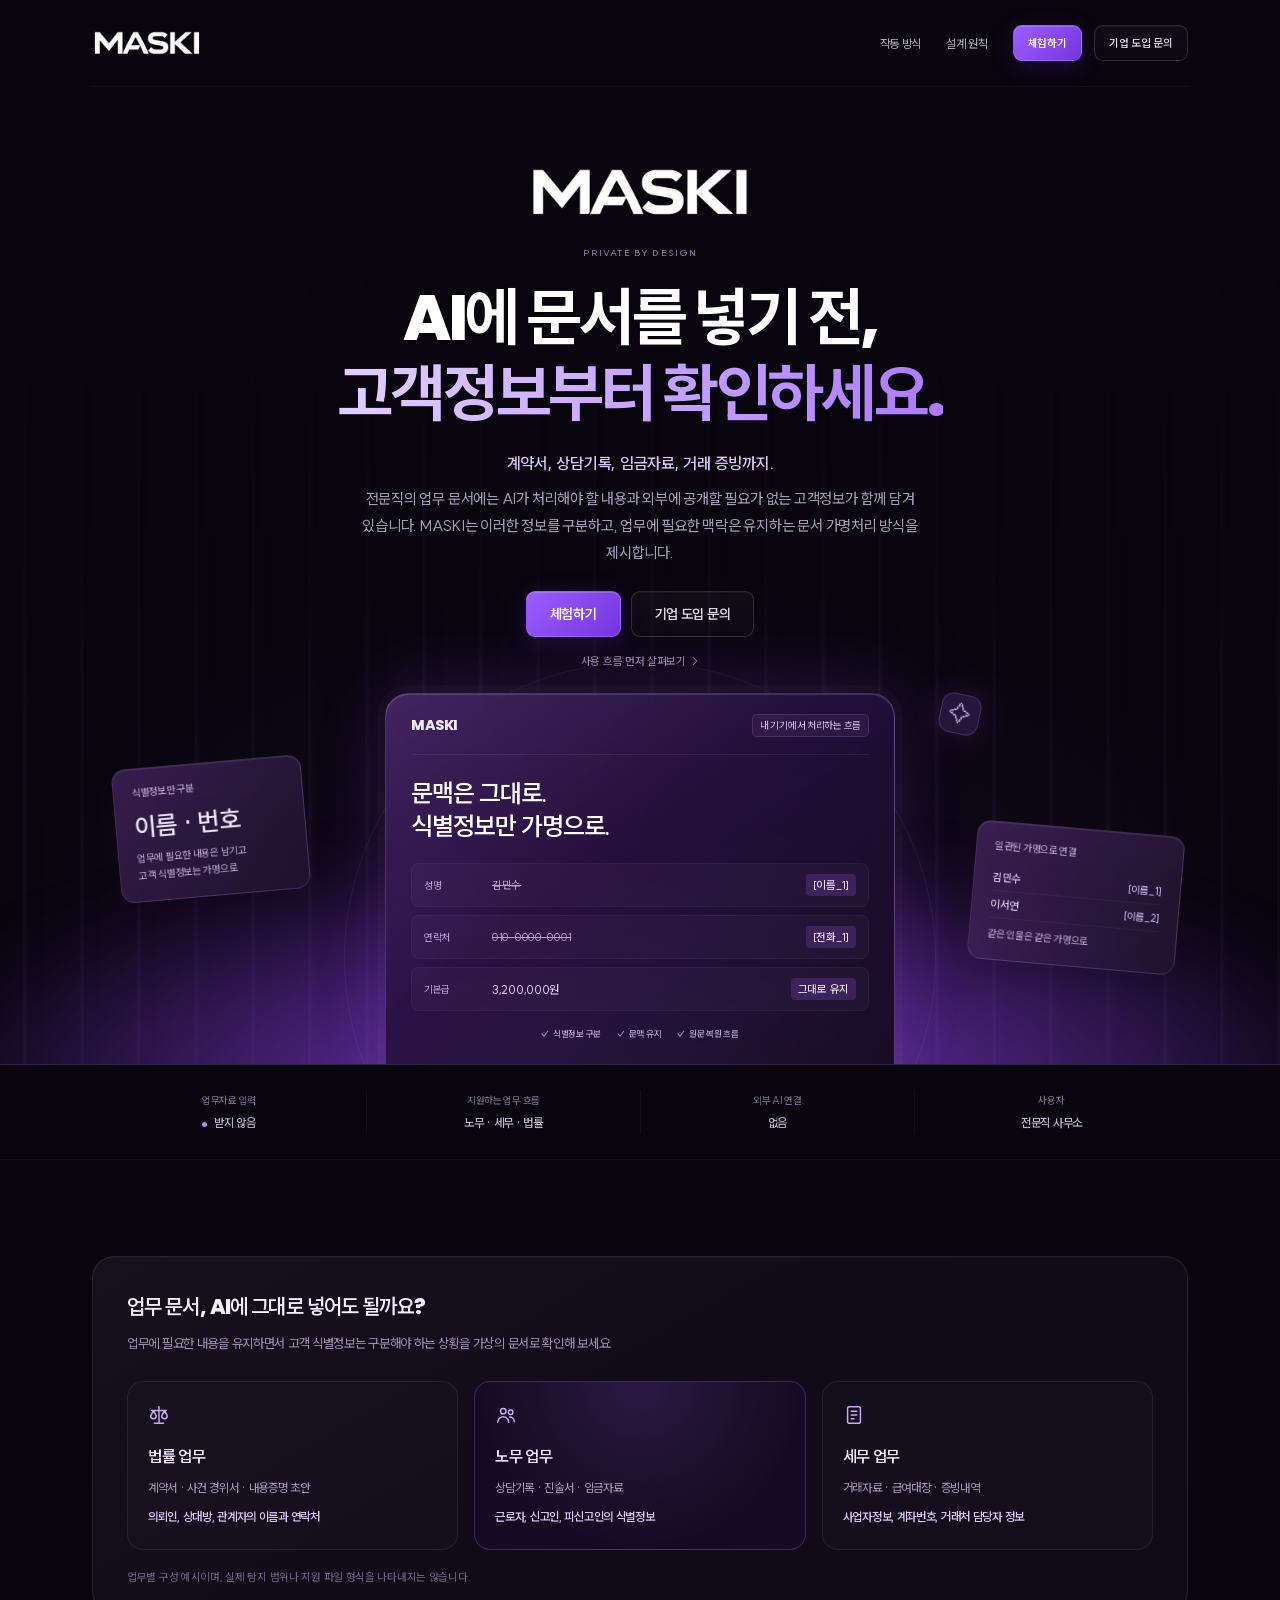
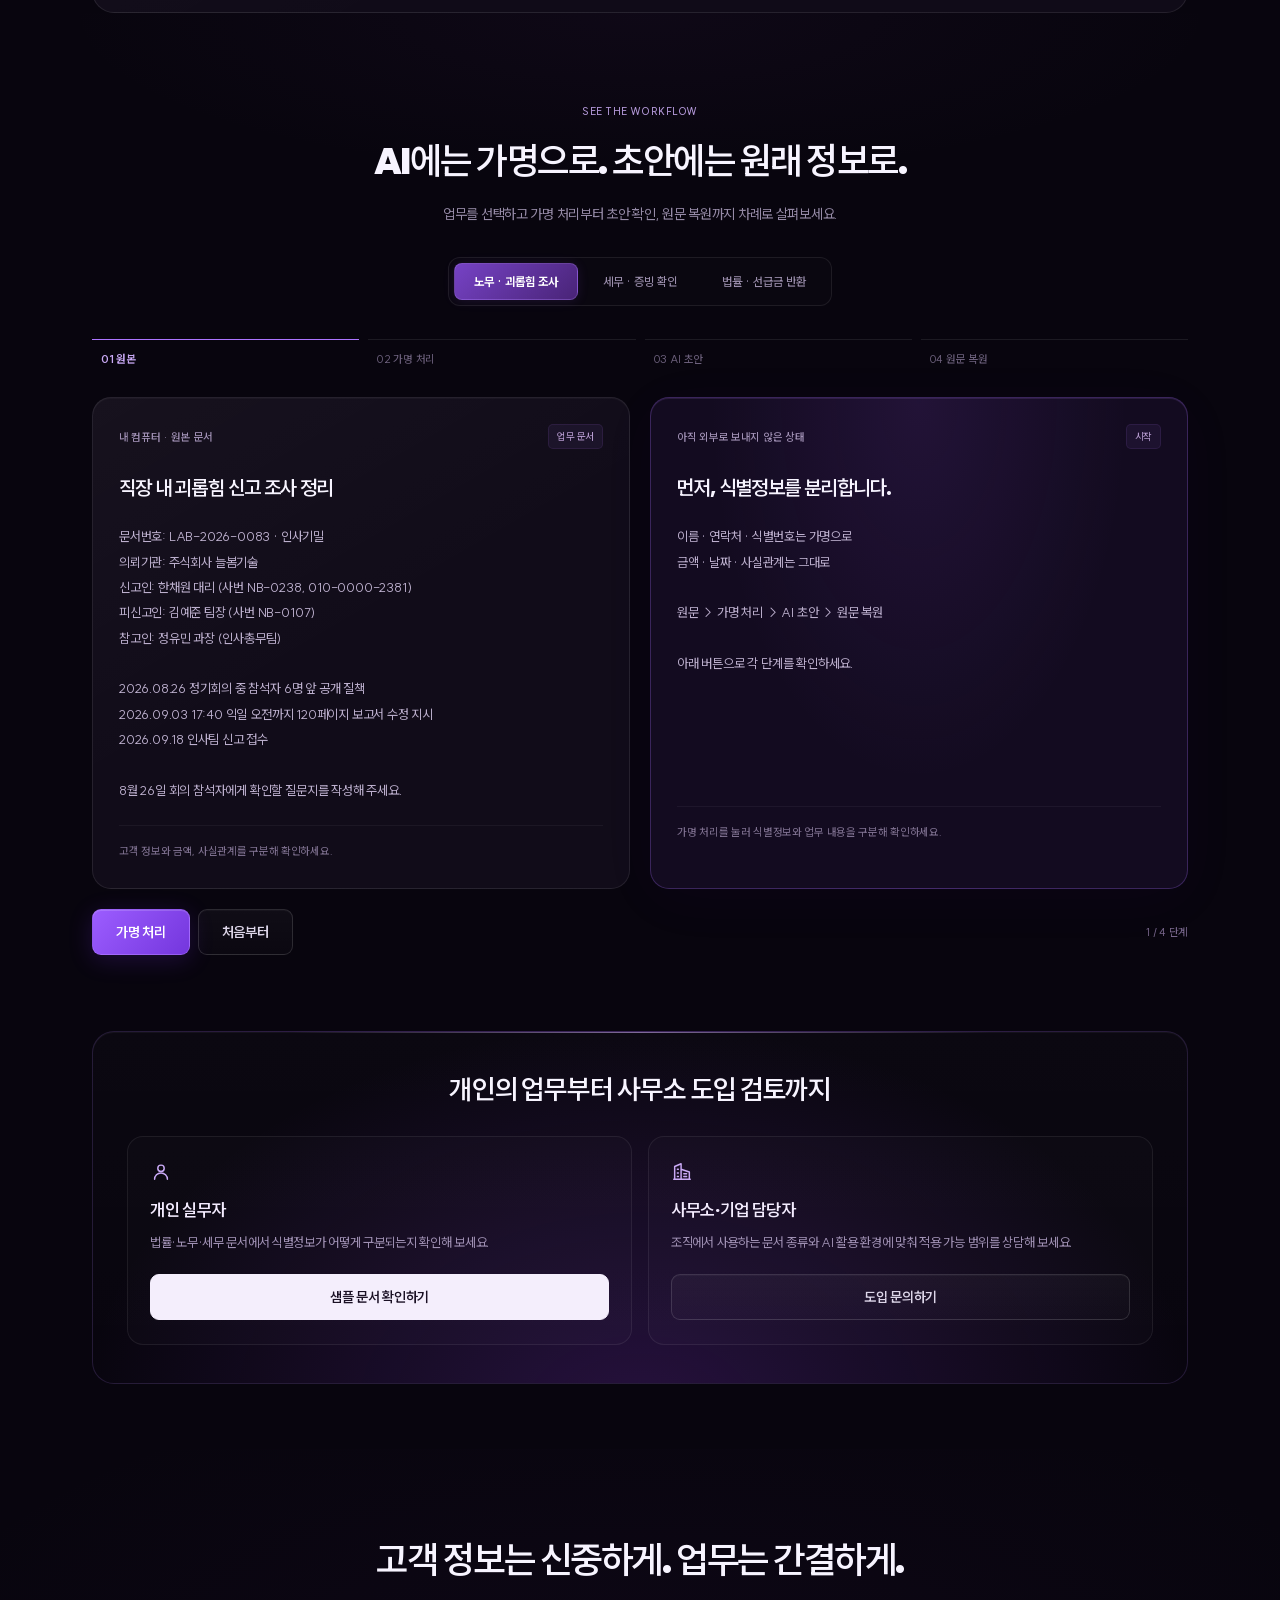
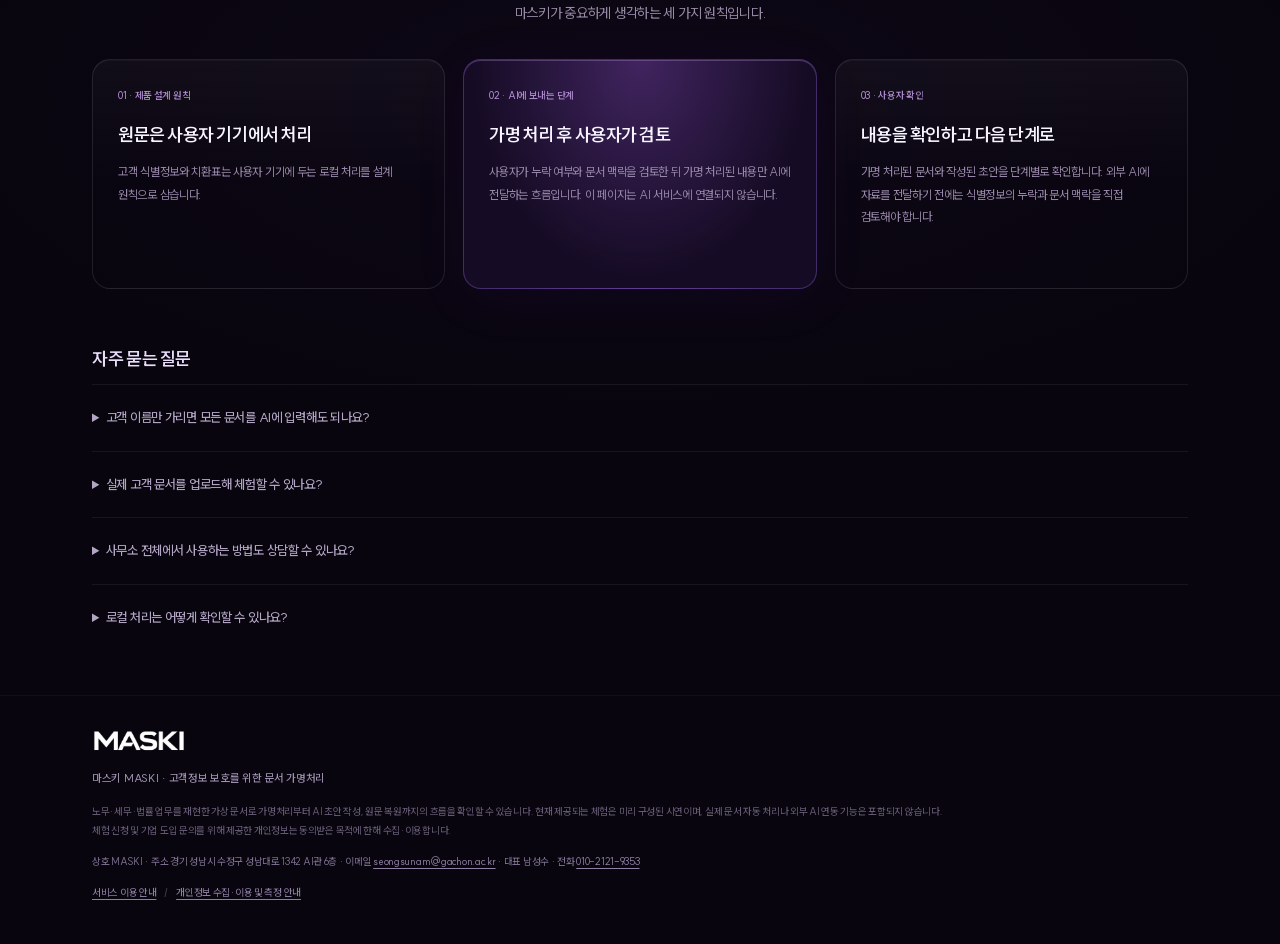
==== commit b8bd2e42: "Use PDF copy as hero headline; keep work-document cards below Co-Authored-By: Claude Opus 5.5 <norep" ====
--- a/index.html
+++ b/index.html
@@ -12,7 +12,7 @@
 <link rel="stylesheet" href="typography.css?v=1" />
 <link rel="stylesheet" href="premium.css?v=1" />
 <link rel="stylesheet" href="logo-motion.css?v=1" />
-<link rel="stylesheet" href="sections.css?v=1" />
+<link rel="stylesheet" href="sections.css?v=2" />
 </head>
 <body>
 
@@ -34,8 +34,9 @@
           <span class="identity-sweep" aria-hidden="true"></span>
         </div>
         <span class="eyebrow identity-caption">PRIVATE BY DESIGN</span>
-        <h1 id="headline">원문은 내 컴퓨터에.<br><span class="g">AI에는 가명으로.</span></h1>
-        <p class="lead">고객의 이름과 식별정보는 가명으로 바꾸고,<br>금액과 업무의 맥락은 그대로 이어가세요.</p><div class="row"><button class="btn primary" type="button" data-lead-type="preregistration" data-placement="hero">체험하기</button><button class="btn ghost" type="button" data-lead-type="enterprise" data-placement="hero">기업 도입 문의</button></div><a class="flow-link" href="#demo">사용 흐름 먼저 살펴보기 →</a>
+        <h1 id="headline">AI에 문서를 넣기 전,<br><span class="g">고객정보부터 확인하세요.</span></h1>
+        <p class="hero-sub">계약서, 상담기록, 임금자료, 거래 증빙까지.</p>
+        <p class="lead hero-lead">전문직의 업무 문서에는 AI가 처리해야 할 내용과 외부에 공개할 필요가 없는 고객정보가 함께 담겨 있습니다. MASKI는 이러한 정보를 구분하고, 업무에 필요한 맥락은 유지하는 문서 가명처리 방식을 제시합니다.</p><div class="row"><button class="btn primary" type="button" data-lead-type="preregistration" data-placement="hero">체험하기</button><button class="btn ghost" type="button" data-lead-type="enterprise" data-placement="hero">기업 도입 문의</button></div><a class="flow-link" href="#demo">사용 흐름 먼저 살펴보기 →</a>
       </div>
 
       <div class="product-stage" aria-hidden="true">
@@ -59,12 +60,8 @@
 </div></div></section>
 
 <section class="why" id="why" aria-labelledby="why-title"><div class="wrap">
-<span class="eyebrow">BEFORE YOU USE AI</span>
-<h2 id="why-title">AI에 문서를 넣기 전, 고객정보부터 확인하세요.</h2>
-<p class="why-sub">계약서, 상담기록, 임금자료, 거래 증빙까지.</p>
-<p class="why-lead">전문직의 업무 문서에는 AI가 처리해야 할 내용과 외부에 공개할 필요가 없는 고객정보가 함께 담겨 있습니다. MASKI는 이러한 정보를 구분하고, 업무에 필요한 맥락은 유지하는 문서 가명처리 방식을 제시합니다.</p>
 <div class="why-panel">
-<h3>업무 문서, AI에 그대로 넣어도 될까요?</h3>
+<h3 id="why-title">업무 문서, AI에 그대로 넣어도 될까요?</h3>
 <p class="why-panel-lead">업무에 필요한 내용을 유지하면서 고객 식별정보는 구분해야 하는 상황을 가상의 문서로 확인해 보세요.</p>
 <div class="why-grid">
 <div class="why-card"><svg class="why-icon" viewBox="0 0 24 24" aria-hidden="true"><path d="M12 3v18M7 21h10M4 7h16M6 7l-3 6a3 3 0 0 0 6 0L6 7Zm12 0-3 6a3 3 0 0 0 6 0l-3-6Z"/></svg><h4>법률 업무</h4><p class="why-docs">계약서 · 사건 경위서 · 내용증명 초안</p><p class="why-ids">의뢰인, 상대방, 관계자의 이름과 연락처</p></div>
--- a/sections.css
+++ b/sections.css
@@ -4,7 +4,9 @@
 .why h2{font-size:clamp(25px,3.1vw,37px);font-weight:650;line-height:1.35;letter-spacing:-.04em;margin:0 0 14px;color:#fff}
 .why-sub{font-size:15px;font-weight:550;color:#d3bff0;margin:0 0 14px;letter-spacing:-.015em}
 .why-lead{font-size:14px;line-height:1.85;color:#968ba7;max-width:620px;margin:0 auto;word-break:keep-all}
-.why-panel{margin:44px 0 0;text-align:left;border:1px solid #ffffff16;border-radius:22px;background:linear-gradient(150deg,#ffffff07,#ffffff01 55%),#0f0a17;padding:34px 34px 28px;box-shadow:inset 0 1px #ffffff08}
+.hero-sub{font-size:16px;font-weight:600;color:#d8c6f3;margin:22px 0 0;letter-spacing:-.015em}
+.hero .hero-lead{max-width:600px;margin-top:12px;word-break:keep-all}
+.why-panel{margin:0;text-align:left;border:1px solid #ffffff16;border-radius:22px;background:linear-gradient(150deg,#ffffff07,#ffffff01 55%),#0f0a17;padding:34px 34px 28px;box-shadow:inset 0 1px #ffffff08}
 .why-panel h3{font-size:21px;font-weight:650;letter-spacing:-.03em;margin:0 0 10px;color:#f4ecff}
 .why-panel-lead{font-size:13px;line-height:1.8;color:#9a8cad;margin:0;word-break:keep-all}
 .why-grid{display:grid;grid-template-columns:repeat(3,1fr);gap:16px;margin:26px 0 0}
@@ -33,7 +35,9 @@
 .footer-links span{color:#4f465b}
 .lead-intro strong{color:#fff;font-weight:700}
 @media(max-width:760px){
-  .why{padding-top:64px}
+  .why{padding-top:52px}
+  .hero-sub{font-size:14px;margin-top:18px}
+  .hero .hero-lead{margin-top:10px}
   .why h2{font-size:25px;line-height:1.4}
   .why-sub{font-size:14px}.why-lead{font-size:13px}
   .why-panel{padding:26px 20px 22px;margin-top:32px}
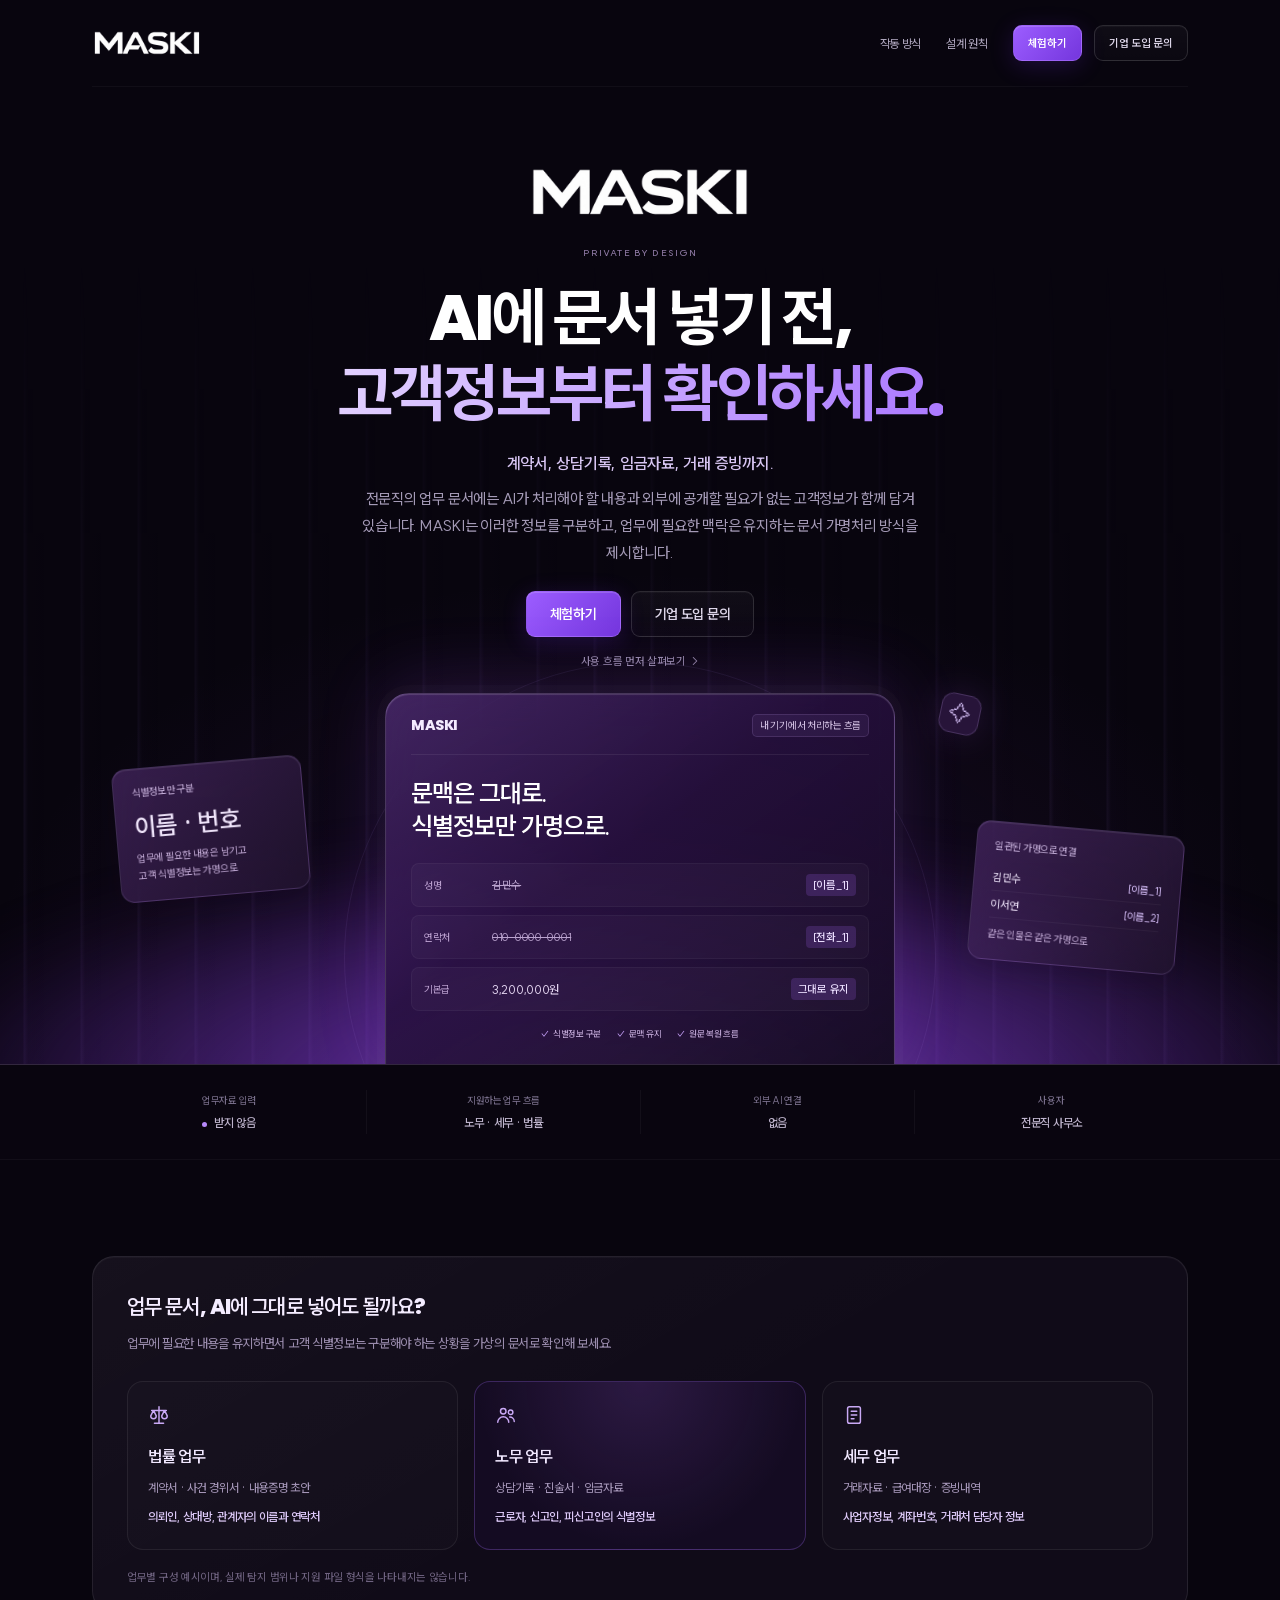
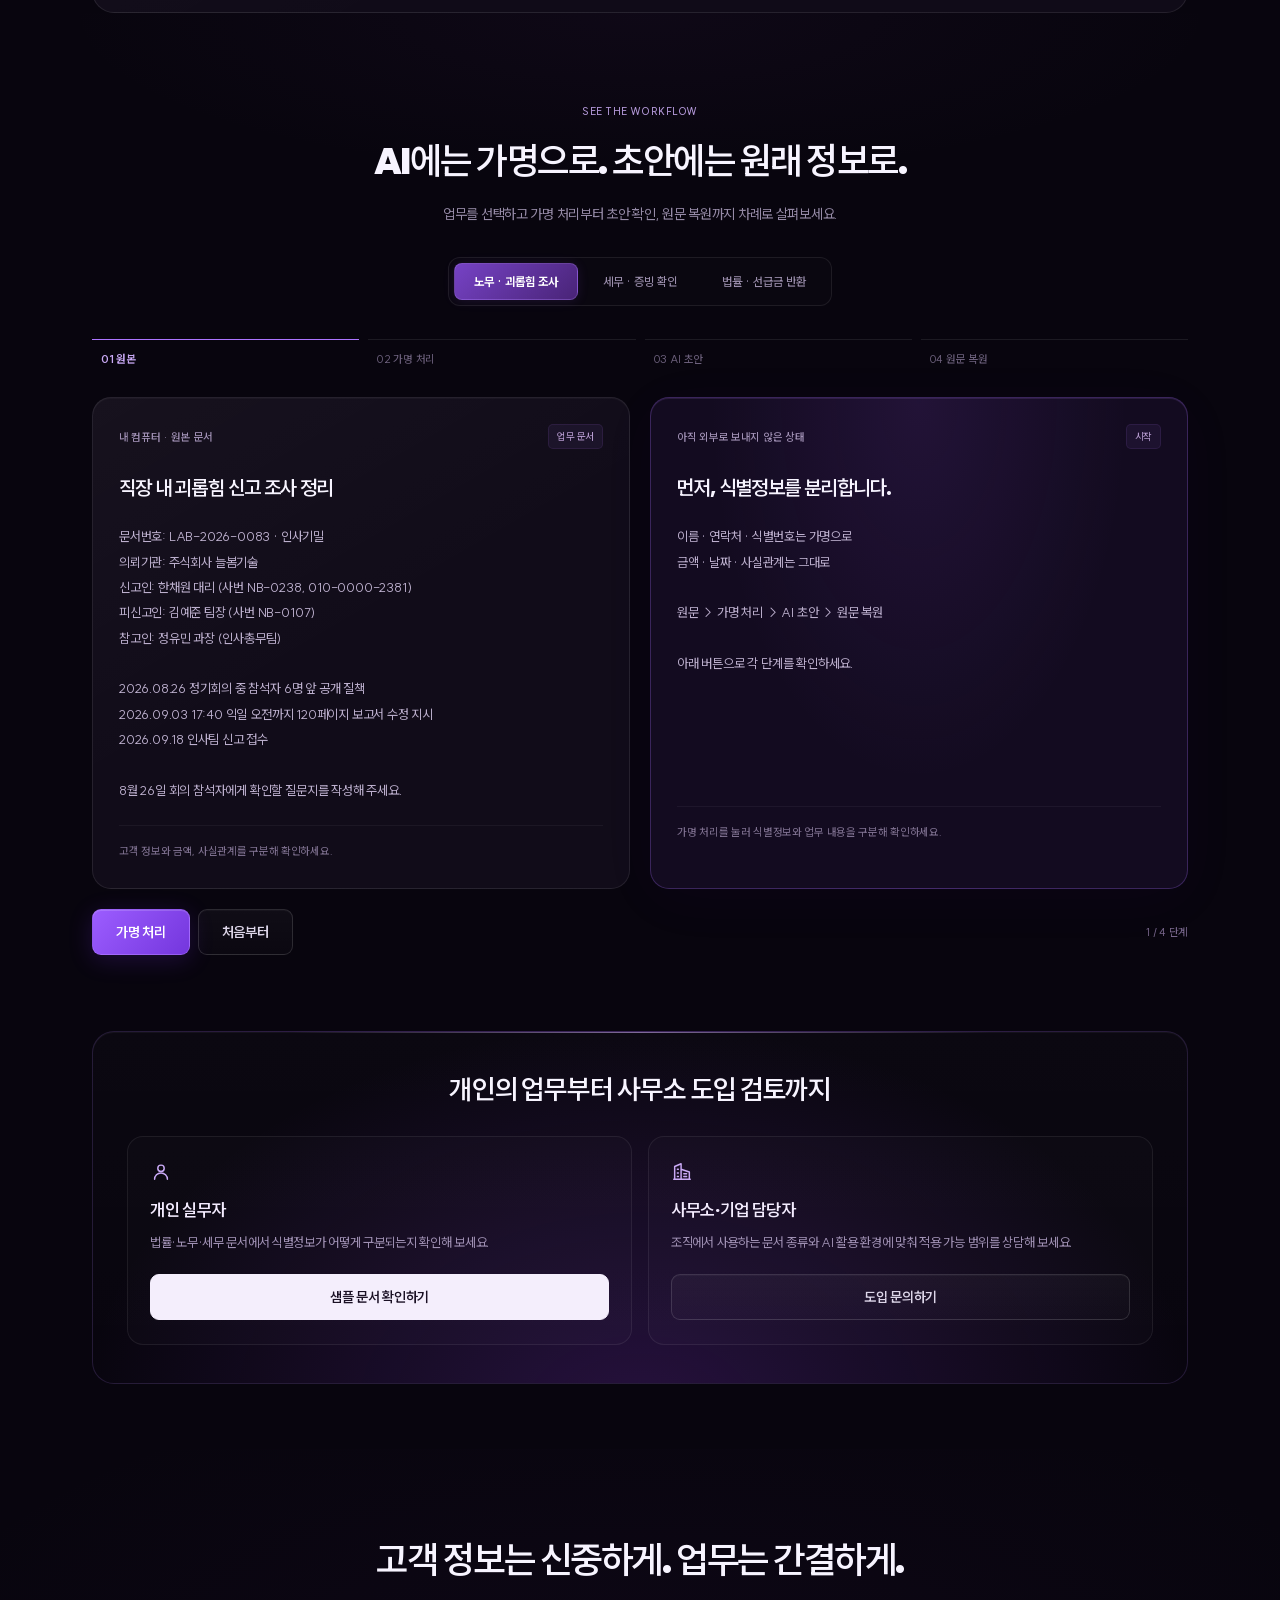
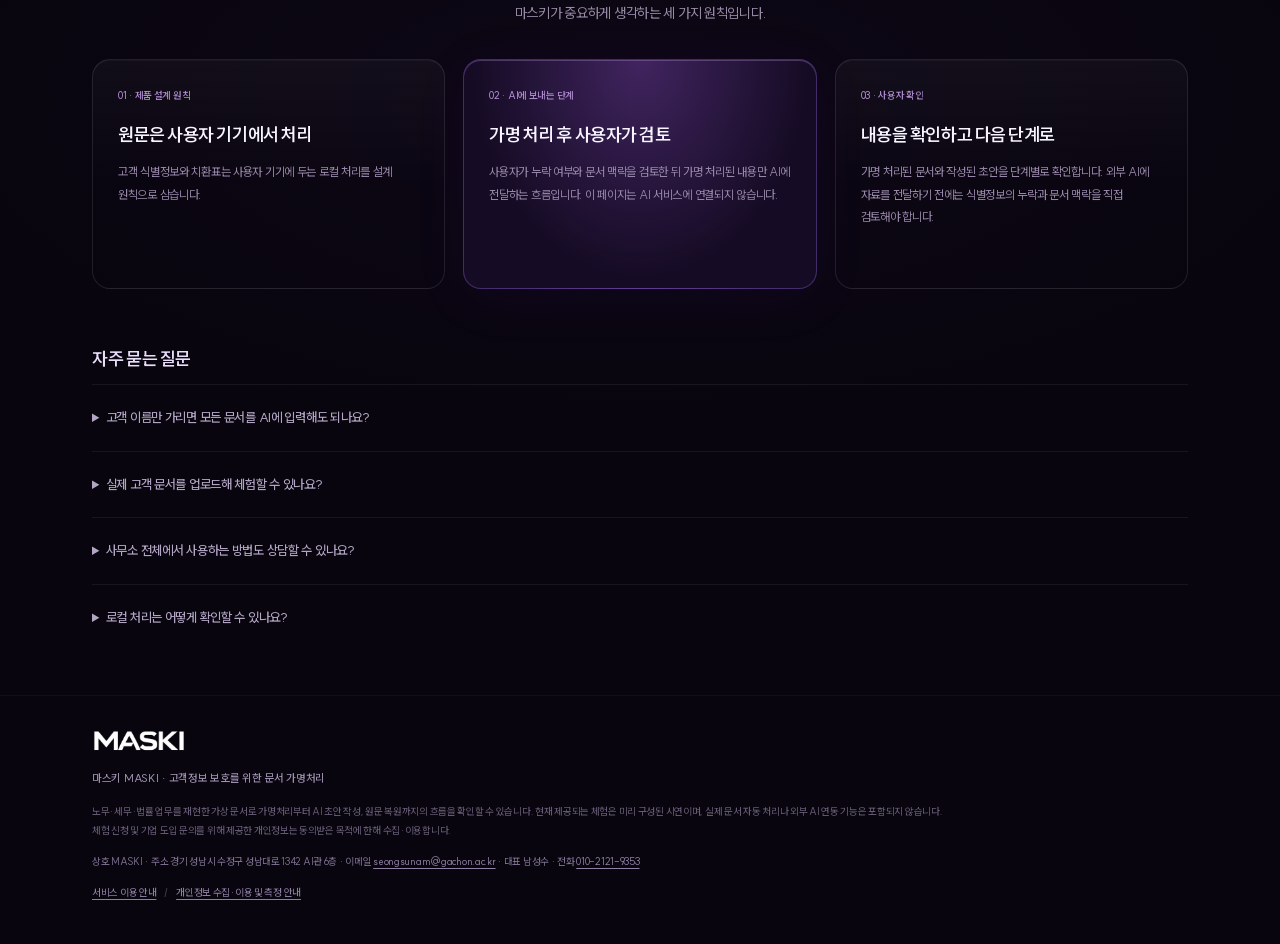
==== commit cee4059a: "Shorten hero headline to 'AI에 문서 넣기 전,' Co-Authored-By: Claude Opus 5.5 <noreply@anthropic.com>" ====
--- a/index.html
+++ b/index.html
@@ -34,7 +34,7 @@
           <span class="identity-sweep" aria-hidden="true"></span>
         </div>
         <span class="eyebrow identity-caption">PRIVATE BY DESIGN</span>
-        <h1 id="headline">AI에 문서를 넣기 전,<br><span class="g">고객정보부터 확인하세요.</span></h1>
+        <h1 id="headline">AI에 문서 넣기 전,<br><span class="g">고객정보부터 확인하세요.</span></h1>
         <p class="hero-sub">계약서, 상담기록, 임금자료, 거래 증빙까지.</p>
         <p class="lead hero-lead">전문직의 업무 문서에는 AI가 처리해야 할 내용과 외부에 공개할 필요가 없는 고객정보가 함께 담겨 있습니다. MASKI는 이러한 정보를 구분하고, 업무에 필요한 맥락은 유지하는 문서 가명처리 방식을 제시합니다.</p><div class="row"><button class="btn primary" type="button" data-lead-type="preregistration" data-placement="hero">체험하기</button><button class="btn ghost" type="button" data-lead-type="enterprise" data-placement="hero">기업 도입 문의</button></div><a class="flow-link" href="#demo">사용 흐름 먼저 살펴보기 →</a>
       </div>
